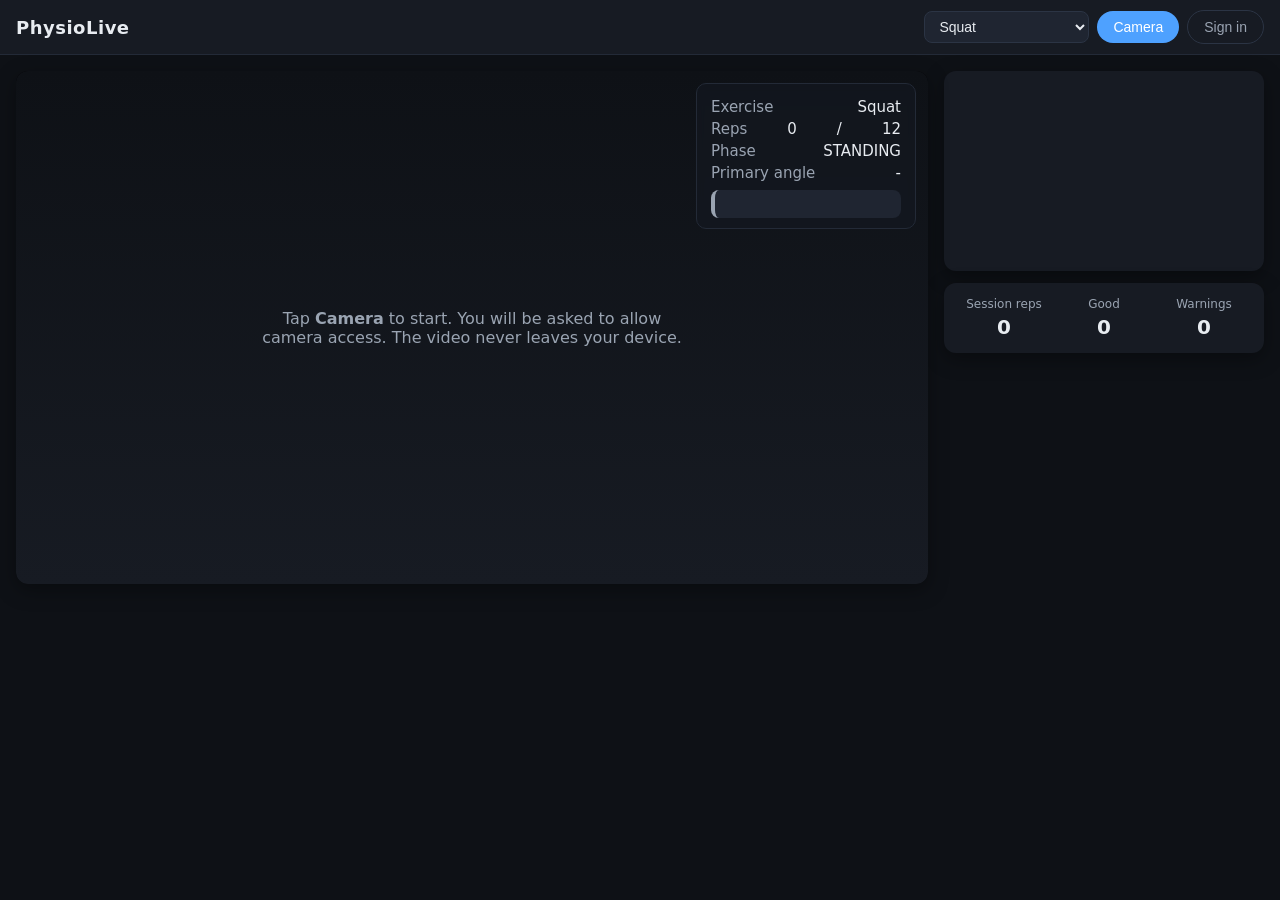
==== webapp/index.html @ 6c258f31 "Web app skeleton for GitHub Pages (client-side pose + optional VM coach) Publishes at https://orarr2" ====
<!doctype html>
<html lang="en">
<head>
  <meta charset="utf-8">
  <meta name="viewport" content="width=device-width,initial-scale=1,viewport-fit=cover">
  <meta name="theme-color" content="#0e1116">
  <title>PhysioLive</title>
  <link rel="stylesheet" href="assets/style.css">
</head>
<body>
  <header class="topbar">
    <div class="brand">PhysioLive</div>
    <div class="header-actions">
      <select id="exercise-select" class="exercise-select">
        <option value="squat">Squat</option>
        <option value="lunge">Forward Lunge</option>
        <option value="glute_bridge">Glute Bridge</option>
        <option value="leg_raise">Straight Leg Raise</option>
        <option value="shoulder_abduction">Shoulder Abduction</option>
      </select>
      <button id="camera-btn" class="btn">Camera</button>
      <button id="signin-btn" class="btn ghost">Sign in</button>
    </div>
  </header>

  <main>
    <section class="stage" id="stage">
      <video id="cam" playsinline autoplay muted></video>
      <canvas id="overlay"></canvas>
      <div class="hud">
        <div class="hud-line"><span class="hud-key">Exercise</span>
          <span id="exercise-name">Squat</span></div>
        <div class="hud-line"><span class="hud-key">Reps</span>
          <span id="rep-count">0</span> /
          <span id="rep-goal">-</span></div>
        <div class="hud-line"><span class="hud-key">Phase</span>
          <span id="rep-state">Idle</span></div>
        <div class="hud-line"><span class="hud-key">Primary angle</span>
          <span id="primary-angle">-</span></div>
        <div class="verdict" id="verdict"></div>
      </div>
      <div class="placeholder" id="placeholder">
        <p>Tap <b>Camera</b> to start. You will be asked to allow camera
          access. The video never leaves your device.</p>
      </div>
    </section>

    <section class="side-panel">
      <div class="feedback-log" id="feedback-log"></div>
      <div class="session-stats" id="session-stats">
        <div class="stat"><span class="k">Session reps</span>
          <span class="v" id="stat-reps">0</span></div>
        <div class="stat"><span class="k">Good</span>
          <span class="v" id="stat-good">0</span></div>
        <div class="stat"><span class="k">Warnings</span>
          <span class="v" id="stat-warn">0</span></div>
      </div>
    </section>
  </main>

  <div id="signin-modal" class="modal hidden" aria-hidden="true">
    <div class="modal-body">
      <h2>Sign in</h2>
      <p>Sign in with Google to sync your session history across devices.
        Skip to keep everything private on this device only.</p>
      <div id="google-signin-button"></div>
      <button id="signin-skip" class="btn ghost">Skip for now</button>
    </div>
  </div>

  <script type="module" src="assets/app.js"></script>
</body>
</html>
---- webapp/assets/style.css ----
:root {
  --bg: #0e1116;
  --panel: #171b23;
  --panel-2: #1f2531;
  --text: #e8ecf1;
  --muted: #9aa4b2;
  --accent: #4ea1ff;
  --good: #47c76a;
  --warn: #f5a524;
  --bad: #ef4444;
  --shadow: 0 6px 20px rgba(0, 0, 0, 0.35);
  --radius: 12px;
}

* { box-sizing: border-box; }

html, body {
  margin: 0;
  padding: 0;
  background: var(--bg);
  color: var(--text);
  font-family: system-ui, -apple-system, "Segoe UI", Roboto, sans-serif;
  min-height: 100vh;
}

.topbar {
  display: flex;
  align-items: center;
  gap: 12px;
  padding: 10px 16px;
  background: var(--panel);
  border-bottom: 1px solid #232a37;
  position: sticky;
  top: 0;
  z-index: 10;
}
.brand {
  font-weight: 700;
  font-size: 18px;
  letter-spacing: 0.5px;
  margin-right: auto;
}
.header-actions {
  display: flex;
  gap: 8px;
  align-items: center;
}
.exercise-select {
  background: var(--panel-2);
  color: var(--text);
  border: 1px solid #2b3444;
  padding: 6px 10px;
  border-radius: 8px;
  font-size: 14px;
}
.btn {
  background: var(--accent);
  color: white;
  border: none;
  border-radius: 999px;
  padding: 8px 16px;
  font-size: 14px;
  font-weight: 500;
  cursor: pointer;
}
.btn.ghost {
  background: transparent;
  color: var(--muted);
  border: 1px solid #2b3444;
}
.btn:disabled { opacity: 0.5; cursor: not-allowed; }

main {
  padding: 16px;
  display: grid;
  gap: 16px;
  grid-template-columns: minmax(0, 1fr) 320px;
  min-height: calc(100vh - 60px);
}
@media (max-width: 900px) {
  main { grid-template-columns: 1fr; }
}

.stage {
  position: relative;
  border-radius: var(--radius);
  overflow: hidden;
  background: #000;
  box-shadow: var(--shadow);
  aspect-ratio: 16 / 9;
  min-height: 320px;
}
.stage video, .stage canvas {
  position: absolute;
  inset: 0;
  width: 100%;
  height: 100%;
  object-fit: cover;
}
.stage canvas {
  pointer-events: none;
}
.placeholder {
  position: absolute;
  inset: 0;
  display: flex;
  align-items: center;
  justify-content: center;
  padding: 24px;
  text-align: center;
  color: var(--muted);
  background: linear-gradient(180deg, #0e1116 0%, #171b23 100%);
}
.placeholder p { max-width: 420px; }
.stage.active .placeholder { display: none; }

.hud {
  position: absolute;
  right: 12px;
  top: 12px;
  background: rgba(20, 24, 32, 0.72);
  border: 1px solid #232a37;
  padding: 10px 14px;
  border-radius: 10px;
  min-width: 220px;
  backdrop-filter: blur(4px);
  z-index: 2;
}
.hud-line {
  display: flex;
  justify-content: space-between;
  gap: 12px;
  font-size: 15px;
  margin: 4px 0;
}
.hud-key { color: var(--muted); }
.verdict {
  margin-top: 8px;
  padding: 6px 10px;
  border-radius: 8px;
  font-size: 14px;
  min-height: 28px;
  background: var(--panel-2);
  border-left: 4px solid var(--muted);
}
.verdict.good { border-color: var(--good); }
.verdict.warn { border-color: var(--warn); }
.verdict.bad  { border-color: var(--bad); }

.side-panel {
  display: flex;
  flex-direction: column;
  gap: 12px;
}
.feedback-log {
  background: var(--panel);
  border-radius: var(--radius);
  padding: 10px 14px;
  min-height: 200px;
  font-size: 14px;
  color: var(--muted);
  box-shadow: var(--shadow);
  max-height: 60vh;
  overflow-y: auto;
}
.feedback-log .msg {
  padding: 6px 0;
  border-bottom: 1px dashed #232a37;
}
.feedback-log .msg:last-child { border-bottom: none; }
.feedback-log .source {
  display: inline-block;
  margin-left: 8px;
  font-size: 12px;
  color: var(--accent);
  text-decoration: none;
}
.session-stats {
  background: var(--panel);
  border-radius: var(--radius);
  padding: 14px;
  display: grid;
  grid-template-columns: repeat(3, 1fr);
  gap: 8px;
  box-shadow: var(--shadow);
}
.session-stats .stat { text-align: center; }
.session-stats .k { display: block; font-size: 12px; color: var(--muted); }
.session-stats .v { display: block; font-size: 20px; font-weight: 600; margin-top: 4px; }

.modal {
  position: fixed;
  inset: 0;
  background: rgba(0, 0, 0, 0.6);
  display: flex;
  align-items: center;
  justify-content: center;
  z-index: 20;
}
.modal.hidden { display: none; }
.modal-body {
  background: var(--panel);
  border-radius: var(--radius);
  padding: 24px;
  max-width: 400px;
  width: 90%;
  box-shadow: var(--shadow);
}
.modal-body h2 { margin-top: 0; }
.modal-body p { color: var(--muted); font-size: 14px; }
.modal-body button { margin-top: 12px; }
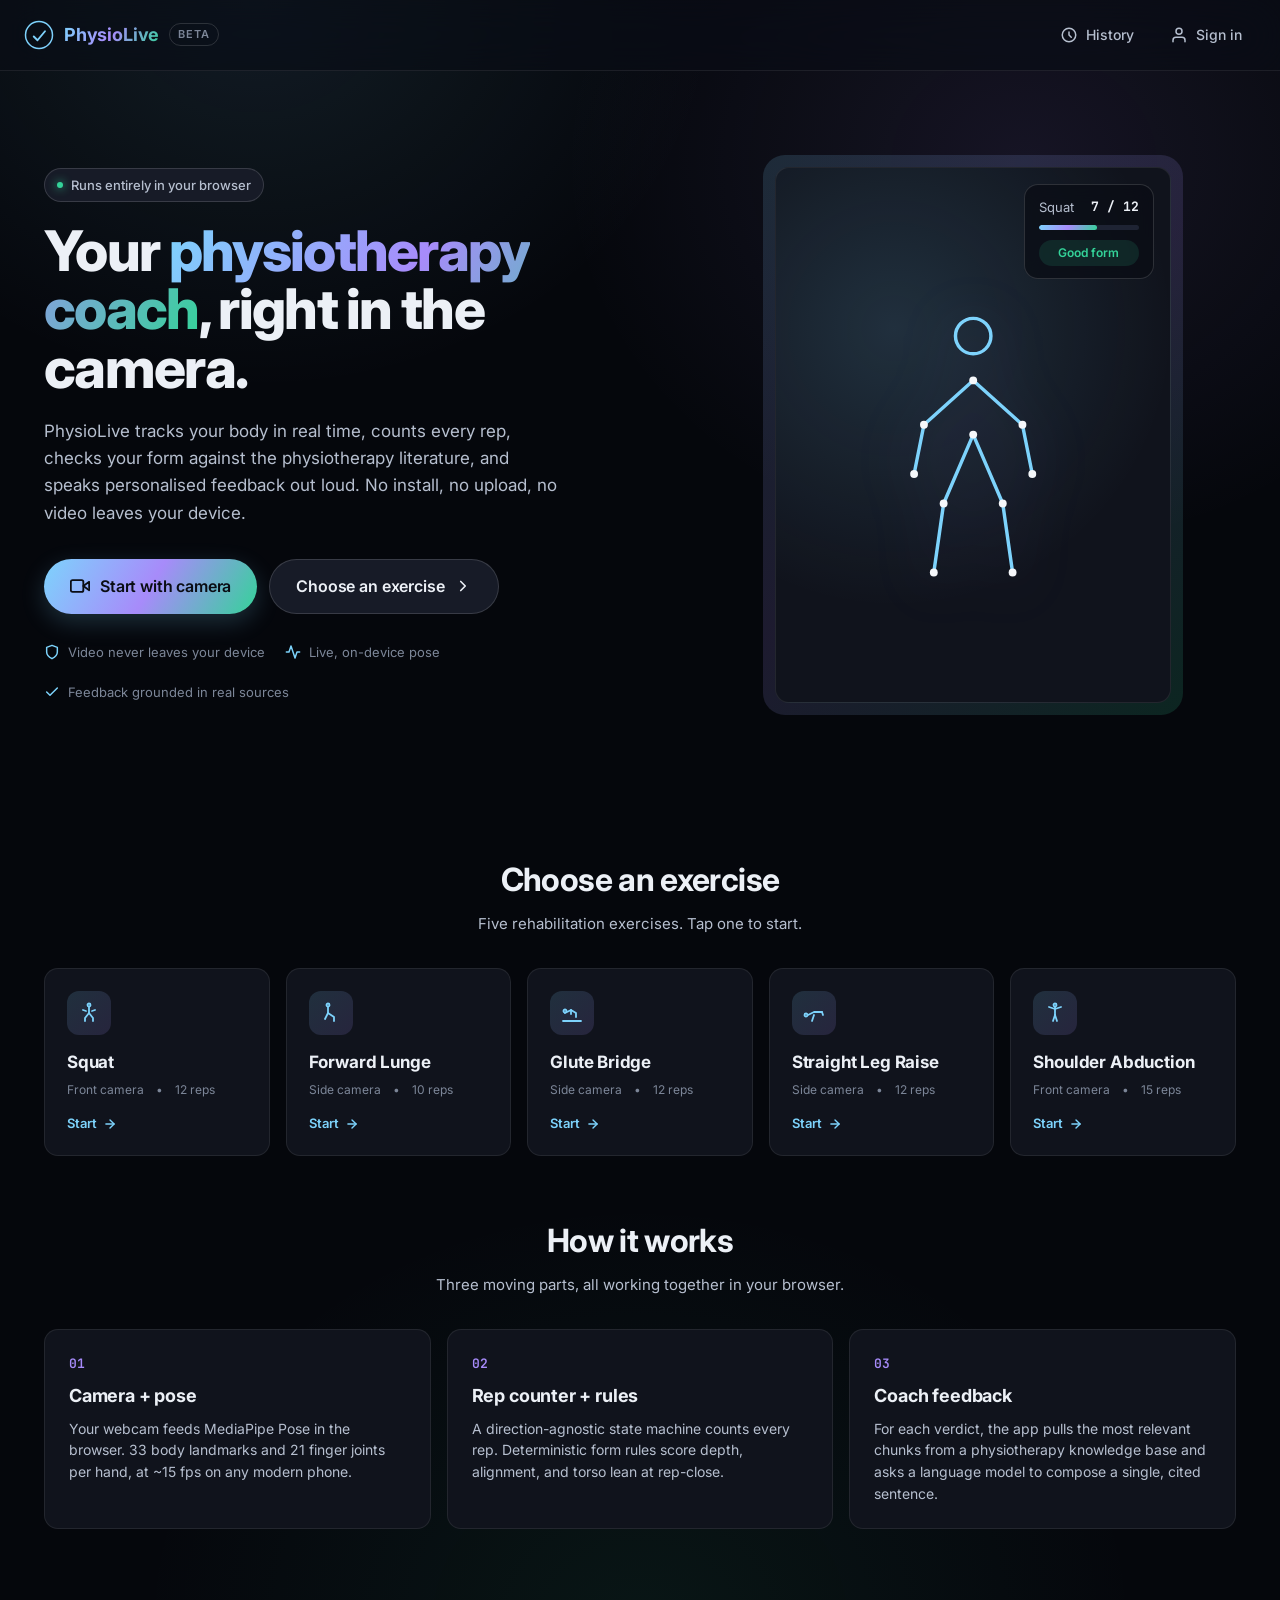
==== commit c0ede69d: "Web app: polished landing, live and summary UI Complete rewrite of the browser experience around thr" ====
--- a/webapp/index.html
+++ b/webapp/index.html
@@ -3,70 +3,327 @@
 <head>
   <meta charset="utf-8">
   <meta name="viewport" content="width=device-width,initial-scale=1,viewport-fit=cover">
-  <meta name="theme-color" content="#0e1116">
-  <title>PhysioLive</title>
+  <meta name="theme-color" content="#0a0d14">
+  <meta name="description" content="Real-time physiotherapy coach that runs in your browser. Camera and pose stay on your device.">
+  <title>PhysioLive - AI physiotherapy coach</title>
+  <link rel="preconnect" href="https://fonts.googleapis.com">
+  <link rel="preconnect" href="https://fonts.gstatic.com" crossorigin>
+  <link href="https://fonts.googleapis.com/css2?family=Inter:wght@400;500;600;700;800&family=JetBrains+Mono:wght@400;500&display=swap" rel="stylesheet">
   <link rel="stylesheet" href="assets/style.css">
 </head>
-<body>
-  <header class="topbar">
-    <div class="brand">PhysioLive</div>
-    <div class="header-actions">
-      <select id="exercise-select" class="exercise-select">
-        <option value="squat">Squat</option>
-        <option value="lunge">Forward Lunge</option>
-        <option value="glute_bridge">Glute Bridge</option>
-        <option value="leg_raise">Straight Leg Raise</option>
-        <option value="shoulder_abduction">Shoulder Abduction</option>
-      </select>
-      <button id="camera-btn" class="btn">Camera</button>
-      <button id="signin-btn" class="btn ghost">Sign in</button>
+<body data-view="landing">
+
+  <!-- ========================= NAV ========================= -->
+  <header class="nav">
+    <div class="nav-brand">
+      <svg class="brand-mark" viewBox="0 0 40 40" fill="none" aria-hidden="true">
+        <circle cx="20" cy="20" r="18" stroke="url(#brandStroke)" stroke-width="2"/>
+        <path d="M13 22 L18 27 L28 15" stroke="url(#brandStroke)" stroke-width="2.5" stroke-linecap="round" stroke-linejoin="round"/>
+        <defs>
+          <linearGradient id="brandStroke" x1="0" y1="0" x2="40" y2="40">
+            <stop offset="0" stop-color="#7dd3fc"/>
+            <stop offset="0.5" stop-color="#a78bfa"/>
+            <stop offset="1" stop-color="#34d399"/>
+          </linearGradient>
+        </defs>
+      </svg>
+      <span class="brand-text">PhysioLive</span>
+      <span class="brand-tag">beta</span>
     </div>
+    <nav class="nav-actions">
+      <button class="nav-btn nav-btn--ghost" id="nav-history" title="Session history">
+        <svg width="18" height="18" viewBox="0 0 24 24" fill="none" stroke="currentColor" stroke-width="2" stroke-linecap="round" stroke-linejoin="round"><path d="M12 8v4l3 3"/><circle cx="12" cy="12" r="9"/></svg>
+        <span>History</span>
+      </button>
+      <button class="nav-btn nav-btn--ghost" id="nav-signin" title="Sign in with Google">
+        <svg width="18" height="18" viewBox="0 0 24 24" fill="none" stroke="currentColor" stroke-width="2" stroke-linecap="round" stroke-linejoin="round"><path d="M20 21v-2a4 4 0 0 0-4-4H8a4 4 0 0 0-4 4v2"/><circle cx="12" cy="7" r="4"/></svg>
+        <span id="signin-label">Sign in</span>
+      </button>
+    </nav>
   </header>
 
-  <main>
-    <section class="stage" id="stage">
+  <!-- ========================= LANDING ========================= -->
+  <main class="landing" id="view-landing">
+    <section class="hero">
+      <div class="hero-copy">
+        <div class="hero-badge">
+          <span class="hero-dot"></span>
+          Runs entirely in your browser
+        </div>
+        <h1 class="hero-title">
+          Your <span class="hero-grad">physiotherapy coach</span>,
+          right in the camera.
+        </h1>
+        <p class="hero-sub">
+          PhysioLive tracks your body in real time, counts every rep, checks
+          your form against the physiotherapy literature, and speaks
+          personalised feedback out loud. No install, no upload, no video
+          leaves your device.
+        </p>
+        <div class="hero-cta">
+          <button class="btn btn--primary btn--lg" id="start-btn">
+            <svg width="20" height="20" viewBox="0 0 24 24" fill="none" stroke="currentColor" stroke-width="2.2" stroke-linecap="round" stroke-linejoin="round"><path d="M23 7l-7 5 7 5V7z"/><rect x="1" y="5" width="15" height="14" rx="2" ry="2"/></svg>
+            Start with camera
+          </button>
+          <a class="btn btn--ghost btn--lg" href="#exercises">
+            Choose an exercise
+            <svg width="18" height="18" viewBox="0 0 24 24" fill="none" stroke="currentColor" stroke-width="2.2" stroke-linecap="round" stroke-linejoin="round"><path d="M9 18l6-6-6-6"/></svg>
+          </a>
+        </div>
+        <div class="hero-trust">
+          <div class="trust-item">
+            <svg width="16" height="16" viewBox="0 0 24 24" fill="none" stroke="currentColor" stroke-width="2.2" stroke-linecap="round" stroke-linejoin="round"><path d="M12 22s8-4 8-10V5l-8-3-8 3v7c0 6 8 10 8 10z"/></svg>
+            <span>Video never leaves your device</span>
+          </div>
+          <div class="trust-item">
+            <svg width="16" height="16" viewBox="0 0 24 24" fill="none" stroke="currentColor" stroke-width="2.2" stroke-linecap="round" stroke-linejoin="round"><path d="M22 12h-4l-3 9L9 3l-3 9H2"/></svg>
+            <span>Live, on-device pose</span>
+          </div>
+          <div class="trust-item">
+            <svg width="16" height="16" viewBox="0 0 24 24" fill="none" stroke="currentColor" stroke-width="2.2" stroke-linecap="round" stroke-linejoin="round"><path d="M20 6L9 17l-5-5"/></svg>
+            <span>Feedback grounded in real sources</span>
+          </div>
+        </div>
+      </div>
+      <div class="hero-visual">
+        <div class="hero-frame">
+          <div class="hero-frame-inner">
+            <div class="hero-skeleton" aria-hidden="true">
+              <svg viewBox="0 0 240 320" fill="none" stroke-linecap="round" stroke-linejoin="round">
+                <g class="skeleton-body" stroke="url(#skStroke)" stroke-width="3.5">
+                  <circle cx="120" cy="60" r="18" />
+                  <line x1="120" y1="78" x2="120" y2="160" />
+                  <line x1="120" y1="105" x2="70" y2="150" />
+                  <line x1="70" y1="150" x2="60" y2="200" />
+                  <line x1="120" y1="105" x2="170" y2="150" />
+                  <line x1="170" y1="150" x2="180" y2="200" />
+                  <line x1="120" y1="160" x2="90" y2="230" />
+                  <line x1="90" y1="230" x2="80" y2="300" />
+                  <line x1="120" y1="160" x2="150" y2="230" />
+                  <line x1="150" y1="230" x2="160" y2="300" />
+                </g>
+                <g class="skeleton-joints" fill="#f5f7fa">
+                  <circle cx="120" cy="105" r="4"/>
+                  <circle cx="70" cy="150" r="4"/>
+                  <circle cx="170" cy="150" r="4"/>
+                  <circle cx="60" cy="200" r="4"/>
+                  <circle cx="180" cy="200" r="4"/>
+                  <circle cx="120" cy="160" r="4"/>
+                  <circle cx="90" cy="230" r="4"/>
+                  <circle cx="150" cy="230" r="4"/>
+                  <circle cx="80" cy="300" r="4"/>
+                  <circle cx="160" cy="300" r="4"/>
+                </g>
+                <defs>
+                  <linearGradient id="skStroke" x1="0" y1="0" x2="240" y2="320">
+                    <stop offset="0" stop-color="#7dd3fc"/>
+                    <stop offset="0.5" stop-color="#a78bfa"/>
+                    <stop offset="1" stop-color="#34d399"/>
+                  </linearGradient>
+                </defs>
+              </svg>
+            </div>
+            <div class="hero-hud">
+              <div class="hero-hud-row"><span>Squat</span><span class="hero-hud-val">7 / 12</span></div>
+              <div class="hero-hud-bar">
+                <div class="hero-hud-fill" style="width: 58%"></div>
+              </div>
+              <div class="hero-hud-pill hero-hud-pill--good">Good form</div>
+            </div>
+          </div>
+        </div>
+      </div>
+    </section>
+
+    <section class="exercises" id="exercises">
+      <div class="section-head">
+        <h2>Choose an exercise</h2>
+        <p>Five rehabilitation exercises. Tap one to start.</p>
+      </div>
+      <div class="exercise-grid" id="exercise-grid">
+        <!-- populated by app.js -->
+      </div>
+    </section>
+
+    <section class="how">
+      <div class="section-head">
+        <h2>How it works</h2>
+        <p>Three moving parts, all working together in your browser.</p>
+      </div>
+      <div class="how-grid">
+        <div class="how-card">
+          <div class="how-num">01</div>
+          <h3>Camera + pose</h3>
+          <p>Your webcam feeds MediaPipe Pose in the browser. 33 body landmarks and 21 finger joints per hand, at ~15 fps on any modern phone.</p>
+        </div>
+        <div class="how-card">
+          <div class="how-num">02</div>
+          <h3>Rep counter + rules</h3>
+          <p>A direction-agnostic state machine counts every rep. Deterministic form rules score depth, alignment, and torso lean at rep-close.</p>
+        </div>
+        <div class="how-card">
+          <div class="how-num">03</div>
+          <h3>Coach feedback</h3>
+          <p>For each verdict, the app pulls the most relevant chunks from a physiotherapy knowledge base and asks a language model to compose a single, cited sentence.</p>
+        </div>
+      </div>
+    </section>
+  </main>
+
+  <!-- ========================= LIVE ========================= -->
+  <main class="live" id="view-live" hidden>
+    <div class="live-stage">
       <video id="cam" playsinline autoplay muted></video>
       <canvas id="overlay"></canvas>
-      <div class="hud">
-        <div class="hud-line"><span class="hud-key">Exercise</span>
-          <span id="exercise-name">Squat</span></div>
-        <div class="hud-line"><span class="hud-key">Reps</span>
-          <span id="rep-count">0</span> /
-          <span id="rep-goal">-</span></div>
-        <div class="hud-line"><span class="hud-key">Phase</span>
-          <span id="rep-state">Idle</span></div>
-        <div class="hud-line"><span class="hud-key">Primary angle</span>
-          <span id="primary-angle">-</span></div>
-        <div class="verdict" id="verdict"></div>
-      </div>
-      <div class="placeholder" id="placeholder">
-        <p>Tap <b>Camera</b> to start. You will be asked to allow camera
-          access. The video never leaves your device.</p>
-      </div>
-    </section>
-
-    <section class="side-panel">
-      <div class="feedback-log" id="feedback-log"></div>
-      <div class="session-stats" id="session-stats">
-        <div class="stat"><span class="k">Session reps</span>
-          <span class="v" id="stat-reps">0</span></div>
-        <div class="stat"><span class="k">Good</span>
-          <span class="v" id="stat-good">0</span></div>
-        <div class="stat"><span class="k">Warnings</span>
-          <span class="v" id="stat-warn">0</span></div>
-      </div>
-    </section>
+
+      <!-- Top-left: exercise + stop -->
+      <div class="live-topbar">
+        <button class="live-back" id="stop-btn" title="End session">
+          <svg width="18" height="18" viewBox="0 0 24 24" fill="none" stroke="currentColor" stroke-width="2.4" stroke-linecap="round" stroke-linejoin="round"><path d="M15 18l-6-6 6-6"/></svg>
+          <span>End</span>
+        </button>
+        <div class="live-title">
+          <div class="live-title-name" id="live-exercise-name">Squat</div>
+          <div class="live-title-meta">
+            <span class="live-title-tag" id="live-provider">Live</span>
+            <span class="live-title-sep">•</span>
+            <span id="live-fps">~15 fps</span>
+          </div>
+        </div>
+      </div>
+
+      <!-- Top-right: HUD -->
+      <div class="live-hud">
+        <div class="hud-metric">
+          <div class="hud-metric-label">Phase</div>
+          <div class="hud-metric-value" id="hud-phase">STANDING</div>
+        </div>
+        <div class="hud-metric">
+          <div class="hud-metric-label" id="hud-angle-label">Knee angle</div>
+          <div class="hud-metric-value" id="hud-angle">--</div>
+        </div>
+        <div class="hud-ring">
+          <svg viewBox="0 0 100 100" class="ring">
+            <circle cx="50" cy="50" r="42" class="ring-track"/>
+            <circle cx="50" cy="50" r="42" class="ring-fill" id="ring-fill"/>
+          </svg>
+          <div class="hud-ring-center">
+            <div class="hud-ring-count" id="hud-reps">0</div>
+            <div class="hud-ring-goal">of <span id="hud-goal">12</span></div>
+          </div>
+        </div>
+      </div>
+
+      <!-- Bottom: coach message + tiny stats row -->
+      <div class="live-bottom">
+        <div class="coach-banner" id="coach-banner" data-level="idle">
+          <div class="coach-banner-icon">
+            <svg width="20" height="20" viewBox="0 0 24 24" fill="none" stroke="currentColor" stroke-width="2.2" stroke-linecap="round" stroke-linejoin="round"><path d="M21 15a2 2 0 0 1-2 2H7l-4 4V5a2 2 0 0 1 2-2h14a2 2 0 0 1 2 2z"/></svg>
+          </div>
+          <div class="coach-banner-body">
+            <div class="coach-banner-text" id="coach-text">Tap start on any exercise to begin. Your camera never leaves this device.</div>
+            <a class="coach-banner-source" id="coach-source" href="#" target="_blank" rel="noopener" hidden>view source</a>
+          </div>
+        </div>
+        <div class="live-mini">
+          <div class="mini-stat">
+            <div class="mini-stat-value" id="mini-good">0</div>
+            <div class="mini-stat-label">Good</div>
+          </div>
+          <div class="mini-stat">
+            <div class="mini-stat-value" id="mini-warn">0</div>
+            <div class="mini-stat-label">Cues</div>
+          </div>
+          <div class="mini-stat">
+            <div class="mini-stat-value" id="mini-elapsed">0:00</div>
+            <div class="mini-stat-label">Time</div>
+          </div>
+        </div>
+      </div>
+
+      <div class="live-loading" id="live-loading">
+        <div class="loading-spinner"></div>
+        <div class="loading-text">Warming up the pose engine...</div>
+      </div>
+    </div>
+
+    <aside class="live-side">
+      <div class="side-head">
+        <h3>Feedback</h3>
+        <span class="side-head-tag" id="feedback-count">0</span>
+      </div>
+      <div class="feedback-log" id="feedback-log">
+        <div class="feedback-empty">
+          Coach messages will show up here.
+        </div>
+      </div>
+    </aside>
   </main>
 
-  <div id="signin-modal" class="modal hidden" aria-hidden="true">
+  <!-- ========================= SUMMARY ========================= -->
+  <main class="summary" id="view-summary" hidden>
+    <section class="summary-hero">
+      <div class="summary-hero-copy">
+        <div class="summary-hero-tag">Session complete</div>
+        <h1 id="summary-title">Nice work.</h1>
+        <p id="summary-sub">Here is how the session went.</p>
+        <div class="summary-actions">
+          <button class="btn btn--primary" id="summary-again">
+            <svg width="18" height="18" viewBox="0 0 24 24" fill="none" stroke="currentColor" stroke-width="2.2" stroke-linecap="round" stroke-linejoin="round"><path d="M23 4v6h-6"/><path d="M20.49 15A9 9 0 1 1 18.36 5.64L23 10"/></svg>
+            Do another
+          </button>
+          <button class="btn btn--ghost" id="summary-home">Back to menu</button>
+        </div>
+      </div>
+      <div class="summary-hero-chart" id="summary-chart-wrap">
+        <canvas id="summary-chart" width="480" height="200"></canvas>
+      </div>
+    </section>
+
+    <section class="summary-stats" id="summary-stats"></section>
+
+    <section class="summary-history">
+      <h2>Reps</h2>
+      <div class="rep-table-wrap">
+        <table class="rep-table" id="summary-rep-table">
+          <thead>
+            <tr>
+              <th>#</th>
+              <th>Primary min</th>
+              <th>Verdict</th>
+              <th>Message</th>
+            </tr>
+          </thead>
+          <tbody id="summary-rep-tbody"></tbody>
+        </table>
+      </div>
+    </section>
+  </main>
+
+  <!-- ========================= HISTORY DRAWER ========================= -->
+  <aside class="drawer" id="history-drawer" hidden>
+    <div class="drawer-head">
+      <h2>Past sessions</h2>
+      <button class="drawer-close" id="history-close" aria-label="Close">
+        <svg width="20" height="20" viewBox="0 0 24 24" fill="none" stroke="currentColor" stroke-width="2.2" stroke-linecap="round" stroke-linejoin="round"><path d="M18 6L6 18"/><path d="M6 6l12 12"/></svg>
+      </button>
+    </div>
+    <div class="drawer-body" id="history-list"></div>
+  </aside>
+
+  <!-- ========================= SIGN-IN MODAL ========================= -->
+  <div class="modal" id="signin-modal" hidden>
     <div class="modal-body">
       <h2>Sign in</h2>
-      <p>Sign in with Google to sync your session history across devices.
-        Skip to keep everything private on this device only.</p>
-      <div id="google-signin-button"></div>
-      <button id="signin-skip" class="btn ghost">Skip for now</button>
+      <p>Sign in with Google to sync sessions across devices. Skip to keep everything on this device only.</p>
+      <div id="google-signin-button" class="google-btn-holder"></div>
+      <button class="btn btn--ghost btn--sm" id="signin-skip">Continue as guest</button>
     </div>
+    <div class="modal-backdrop" id="signin-backdrop"></div>
   </div>
+
+  <!-- ========================= TOAST ========================= -->
+  <div class="toast" id="toast" hidden></div>
 
   <script type="module" src="assets/app.js"></script>
 </body>
--- a/webapp/assets/style.css
+++ b/webapp/assets/style.css
@@ -1,15 +1,48 @@
+/* ============================================================
+ * PhysioLive - modern dark UI
+ * Design tokens, then layout, then components. Nothing else.
+ * ============================================================ */
+
 :root {
-  --bg: #0e1116;
-  --panel: #171b23;
-  --panel-2: #1f2531;
-  --text: #e8ecf1;
-  --muted: #9aa4b2;
-  --accent: #4ea1ff;
-  --good: #47c76a;
-  --warn: #f5a524;
-  --bad: #ef4444;
-  --shadow: 0 6px 20px rgba(0, 0, 0, 0.35);
-  --radius: 12px;
+  /* Surface palette (deep, cool) */
+  --bg-0: #05070c;
+  --bg-1: #0a0d14;
+  --bg-2: #10131c;
+  --bg-3: #171b27;
+  --bg-4: #1e2333;
+  --line: rgba(255, 255, 255, 0.08);
+  --line-2: rgba(255, 255, 255, 0.14);
+
+  /* Text */
+  --text: #ecf0f6;
+  --text-mid: #b6bfcf;
+  --text-dim: #7c8698;
+  --text-fade: #4b5568;
+
+  /* Brand gradient */
+  --brand-1: #7dd3fc;   /* sky */
+  --brand-2: #a78bfa;   /* violet */
+  --brand-3: #34d399;   /* mint */
+  --brand-grad: linear-gradient(120deg, var(--brand-1), var(--brand-2) 50%, var(--brand-3));
+
+  /* Verdict palette */
+  --good: #34d399;
+  --good-soft: rgba(52, 211, 153, 0.12);
+  --warn: #fbbf24;
+  --warn-soft: rgba(251, 191, 36, 0.14);
+  --bad: #f87171;
+  --bad-soft: rgba(248, 113, 113, 0.14);
+
+  /* Effects */
+  --radius-sm: 8px;
+  --radius: 14px;
+  --radius-lg: 22px;
+  --shadow-lg: 0 30px 80px rgba(0, 0, 0, 0.4);
+  --shadow-md: 0 10px 30px rgba(0, 0, 0, 0.35);
+
+  /* Fonts */
+  --font: "Inter", system-ui, -apple-system, "Segoe UI", Roboto, sans-serif;
+  --font-mono: "JetBrains Mono", ui-monospace, "SF Mono", Menlo, monospace;
 }
 
 * { box-sizing: border-box; }
@@ -17,195 +50,961 @@
 html, body {
   margin: 0;
   padding: 0;
-  background: var(--bg);
+  background: var(--bg-0);
   color: var(--text);
-  font-family: system-ui, -apple-system, "Segoe UI", Roboto, sans-serif;
+  font-family: var(--font);
+  font-size: 15px;
+  line-height: 1.55;
   min-height: 100vh;
-}
-
-.topbar {
-  display: flex;
-  align-items: center;
-  gap: 12px;
-  padding: 10px 16px;
-  background: var(--panel);
-  border-bottom: 1px solid #232a37;
+  -webkit-font-smoothing: antialiased;
+  -moz-osx-font-smoothing: grayscale;
+  overflow-x: hidden;
+}
+
+body {
+  background:
+    radial-gradient(ellipse 60% 40% at 20% 0%, rgba(125, 211, 252, 0.10), transparent 60%),
+    radial-gradient(ellipse 60% 40% at 80% 10%, rgba(167, 139, 250, 0.10), transparent 60%),
+    radial-gradient(ellipse 60% 40% at 50% 100%, rgba(52, 211, 153, 0.07), transparent 65%),
+    var(--bg-0);
+}
+
+button, input, select, textarea { font: inherit; color: inherit; }
+button { cursor: pointer; border: none; background: transparent; }
+a { color: inherit; text-decoration: none; }
+[hidden] { display: none !important; }
+
+/* ============================================================ NAV */
+.nav {
   position: sticky;
   top: 0;
-  z-index: 10;
-}
-.brand {
+  z-index: 40;
+  display: flex;
+  align-items: center;
+  justify-content: space-between;
+  gap: 16px;
+  padding: 16px 24px;
+  backdrop-filter: blur(20px) saturate(1.4);
+  background: rgba(10, 13, 20, 0.65);
+  border-bottom: 1px solid var(--line);
+}
+
+.nav-brand {
+  display: flex;
+  align-items: center;
+  gap: 10px;
+}
+.brand-mark { width: 30px; height: 30px; }
+.brand-text {
   font-weight: 700;
   font-size: 18px;
-  letter-spacing: 0.5px;
-  margin-right: auto;
-}
-.header-actions {
-  display: flex;
+  letter-spacing: -0.01em;
+  background: var(--brand-grad);
+  -webkit-background-clip: text;
+  background-clip: text;
+  color: transparent;
+}
+.brand-tag {
+  padding: 2px 8px;
+  border: 1px solid var(--line-2);
+  border-radius: 999px;
+  font-size: 11px;
+  font-weight: 600;
+  color: var(--text-dim);
+  text-transform: uppercase;
+  letter-spacing: 0.08em;
+}
+
+.nav-actions { display: flex; gap: 8px; }
+.nav-btn {
+  display: inline-flex;
+  align-items: center;
   gap: 8px;
-  align-items: center;
-}
-.exercise-select {
-  background: var(--panel-2);
-  color: var(--text);
-  border: 1px solid #2b3444;
-  padding: 6px 10px;
-  border-radius: 8px;
-  font-size: 14px;
-}
-.btn {
-  background: var(--accent);
-  color: white;
-  border: none;
+  padding: 8px 14px;
   border-radius: 999px;
-  padding: 8px 16px;
   font-size: 14px;
   font-weight: 500;
+  color: var(--text-mid);
+  transition: all 0.15s ease;
+}
+.nav-btn:hover { color: var(--text); background: var(--bg-3); }
+.nav-btn--ghost { background: transparent; }
+
+/* ============================================================ BUTTONS */
+.btn {
+  display: inline-flex;
+  align-items: center;
+  gap: 10px;
+  padding: 11px 20px;
+  border-radius: 999px;
+  font-size: 15px;
+  font-weight: 600;
+  letter-spacing: -0.01em;
+  transition: transform 0.15s ease, box-shadow 0.2s ease, background 0.2s ease;
+  white-space: nowrap;
+}
+.btn--primary {
+  background: var(--brand-grad);
+  color: #0a0d14;
+  box-shadow: 0 8px 24px rgba(125, 211, 252, 0.2);
+}
+.btn--primary:hover {
+  transform: translateY(-1px);
+  box-shadow: 0 12px 32px rgba(125, 211, 252, 0.3);
+}
+.btn--ghost {
+  background: var(--bg-3);
+  color: var(--text);
+  border: 1px solid var(--line-2);
+}
+.btn--ghost:hover { background: var(--bg-4); }
+.btn--lg { padding: 14px 26px; font-size: 16px; }
+.btn--sm { padding: 8px 14px; font-size: 13px; }
+
+/* ============================================================ LANDING - HERO */
+.landing { padding: 24px 24px 96px; max-width: 1240px; margin: 0 auto; }
+
+.hero {
+  display: grid;
+  grid-template-columns: 1.15fr 1fr;
+  gap: 60px;
+  align-items: center;
+  padding: 60px 0 80px;
+}
+@media (max-width: 900px) {
+  .hero { grid-template-columns: 1fr; gap: 40px; padding: 40px 0; }
+}
+
+.hero-badge {
+  display: inline-flex;
+  align-items: center;
+  gap: 8px;
+  padding: 6px 12px;
+  border-radius: 999px;
+  background: var(--bg-3);
+  border: 1px solid var(--line-2);
+  font-size: 13px;
+  font-weight: 500;
+  color: var(--text-mid);
+  margin-bottom: 20px;
+}
+.hero-dot {
+  width: 6px; height: 6px; border-radius: 50%;
+  background: var(--good);
+  box-shadow: 0 0 10px var(--good);
+  animation: pulse 2s ease-in-out infinite;
+}
+@keyframes pulse {
+  0%, 100% { opacity: 1; }
+  50% { opacity: 0.4; }
+}
+
+.hero-title {
+  font-size: clamp(36px, 5vw, 56px);
+  line-height: 1.05;
+  font-weight: 800;
+  letter-spacing: -0.03em;
+  margin: 0 0 20px;
+}
+.hero-grad {
+  background: var(--brand-grad);
+  -webkit-background-clip: text;
+  background-clip: text;
+  color: transparent;
+}
+.hero-sub {
+  font-size: 17px;
+  line-height: 1.6;
+  color: var(--text-mid);
+  margin: 0 0 32px;
+  max-width: 520px;
+}
+.hero-cta { display: flex; gap: 12px; flex-wrap: wrap; margin-bottom: 28px; }
+
+.hero-trust {
+  display: flex;
+  flex-wrap: wrap;
+  gap: 20px;
+  color: var(--text-dim);
+  font-size: 13px;
+}
+.trust-item { display: inline-flex; align-items: center; gap: 8px; }
+.trust-item svg { color: var(--brand-1); }
+
+/* Hero visual (skeleton preview) */
+.hero-visual {
+  position: relative;
+  display: flex;
+  justify-content: center;
+}
+.hero-frame {
+  position: relative;
+  width: 100%;
+  max-width: 420px;
+  aspect-ratio: 3 / 4;
+  border-radius: var(--radius-lg);
+  padding: 12px;
+  background: linear-gradient(135deg,
+    rgba(125, 211, 252, 0.15),
+    rgba(167, 139, 250, 0.15),
+    rgba(52, 211, 153, 0.15));
+}
+.hero-frame-inner {
+  position: relative;
+  width: 100%;
+  height: 100%;
+  border-radius: calc(var(--radius-lg) - 8px);
+  background:
+    radial-gradient(circle at 30% 30%, rgba(125, 211, 252, 0.15), transparent 60%),
+    var(--bg-2);
+  overflow: hidden;
+  border: 1px solid var(--line);
+}
+.hero-skeleton {
+  position: absolute;
+  inset: 0;
+  display: flex;
+  align-items: center;
+  justify-content: center;
+}
+.hero-skeleton svg {
+  width: 60%;
+  height: 80%;
+  filter: drop-shadow(0 8px 30px rgba(167, 139, 250, 0.35));
+  animation: sway 4s ease-in-out infinite;
+}
+@keyframes sway {
+  0%, 100% { transform: translateY(0px); }
+  50% { transform: translateY(-6px); }
+}
+
+.hero-hud {
+  position: absolute;
+  right: 16px;
+  top: 16px;
+  padding: 12px 14px;
+  background: rgba(10, 13, 20, 0.75);
+  border: 1px solid var(--line-2);
+  border-radius: var(--radius);
+  min-width: 130px;
+  backdrop-filter: blur(10px);
+}
+.hero-hud-row {
+  display: flex;
+  justify-content: space-between;
+  gap: 8px;
+  font-size: 13px;
+  color: var(--text-mid);
+}
+.hero-hud-val { font-weight: 700; color: var(--text); font-family: var(--font-mono); }
+.hero-hud-bar {
+  margin-top: 8px;
+  height: 5px;
+  border-radius: 999px;
+  background: var(--bg-4);
+  overflow: hidden;
+}
+.hero-hud-fill { height: 100%; background: var(--brand-grad); border-radius: inherit; }
+.hero-hud-pill {
+  margin-top: 10px;
+  padding: 4px 10px;
+  border-radius: 999px;
+  font-size: 12px;
+  font-weight: 600;
+  text-align: center;
+}
+.hero-hud-pill--good { color: var(--good); background: var(--good-soft); }
+
+/* ============================================================ LANDING - EXERCISES */
+.section-head { margin: 60px 0 32px; text-align: center; }
+.section-head h2 {
+  font-size: 32px;
+  font-weight: 700;
+  letter-spacing: -0.02em;
+  margin: 0 0 8px;
+}
+.section-head p { margin: 0; color: var(--text-mid); }
+
+.exercise-grid {
+  display: grid;
+  grid-template-columns: repeat(auto-fit, minmax(220px, 1fr));
+  gap: 16px;
+}
+
+.exercise-card {
+  position: relative;
+  padding: 22px 22px 20px;
+  border-radius: var(--radius);
+  background: var(--bg-2);
+  border: 1px solid var(--line);
+  transition: transform 0.15s ease, border-color 0.2s ease, background 0.2s ease;
   cursor: pointer;
-}
-.btn.ghost {
-  background: transparent;
-  color: var(--muted);
-  border: 1px solid #2b3444;
-}
-.btn:disabled { opacity: 0.5; cursor: not-allowed; }
-
-main {
-  padding: 16px;
+  text-align: left;
+  display: block;
+  width: 100%;
+  color: inherit;
+}
+.exercise-card:hover {
+  transform: translateY(-3px);
+  border-color: var(--line-2);
+  background: var(--bg-3);
+}
+.exercise-icon {
+  width: 44px;
+  height: 44px;
+  border-radius: 12px;
+  display: inline-flex;
+  align-items: center;
+  justify-content: center;
+  background: linear-gradient(135deg, rgba(125, 211, 252, 0.15), rgba(167, 139, 250, 0.15));
+  color: var(--brand-1);
+  margin-bottom: 14px;
+}
+.exercise-name {
+  font-size: 17px;
+  font-weight: 700;
+  letter-spacing: -0.01em;
+  margin-bottom: 6px;
+}
+.exercise-meta {
+  display: flex;
+  gap: 12px;
+  font-size: 12px;
+  color: var(--text-dim);
+  margin-bottom: 12px;
+}
+.exercise-meta strong { color: var(--text-mid); font-weight: 600; }
+.exercise-cta {
+  display: inline-flex;
+  align-items: center;
+  gap: 6px;
+  color: var(--brand-1);
+  font-size: 13px;
+  font-weight: 600;
+}
+.exercise-cta svg { transition: transform 0.15s ease; }
+.exercise-card:hover .exercise-cta svg { transform: translateX(2px); }
+
+/* ============================================================ LANDING - HOW IT WORKS */
+.how-grid {
   display: grid;
+  grid-template-columns: repeat(auto-fit, minmax(280px, 1fr));
   gap: 16px;
-  grid-template-columns: minmax(0, 1fr) 320px;
-  min-height: calc(100vh - 60px);
+}
+.how-card {
+  padding: 24px;
+  border-radius: var(--radius);
+  background: var(--bg-2);
+  border: 1px solid var(--line);
+}
+.how-num {
+  font-family: var(--font-mono);
+  font-size: 13px;
+  color: var(--brand-2);
+  font-weight: 600;
+  margin-bottom: 8px;
+}
+.how-card h3 {
+  font-size: 18px;
+  margin: 0 0 8px;
+  font-weight: 700;
+  letter-spacing: -0.01em;
+}
+.how-card p { margin: 0; color: var(--text-mid); font-size: 14px; }
+
+/* ============================================================ LIVE */
+.live {
+  display: grid;
+  grid-template-columns: 1fr 320px;
+  gap: 16px;
+  padding: 16px 24px 24px;
+  min-height: calc(100vh - 74px);
 }
 @media (max-width: 900px) {
-  main { grid-template-columns: 1fr; }
-}
-
-.stage {
+  .live { grid-template-columns: 1fr; }
+}
+
+.live-stage {
   position: relative;
-  border-radius: var(--radius);
+  border-radius: var(--radius-lg);
   overflow: hidden;
   background: #000;
-  box-shadow: var(--shadow);
+  min-height: 480px;
   aspect-ratio: 16 / 9;
-  min-height: 320px;
-}
-.stage video, .stage canvas {
+  box-shadow: var(--shadow-lg);
+}
+.live-stage video, .live-stage canvas {
   position: absolute;
   inset: 0;
   width: 100%;
   height: 100%;
   object-fit: cover;
 }
-.stage canvas {
-  pointer-events: none;
-}
-.placeholder {
+.live-stage canvas { pointer-events: none; }
+
+/* Top-left bar */
+.live-topbar {
+  position: absolute;
+  top: 16px;
+  left: 16px;
+  display: flex;
+  align-items: center;
+  gap: 12px;
+  z-index: 3;
+}
+.live-back {
+  display: inline-flex;
+  align-items: center;
+  gap: 6px;
+  padding: 8px 14px;
+  border-radius: 999px;
+  background: rgba(10, 13, 20, 0.75);
+  border: 1px solid var(--line-2);
+  color: var(--text);
+  font-size: 13px;
+  font-weight: 600;
+  backdrop-filter: blur(10px);
+}
+.live-back:hover { background: rgba(20, 24, 32, 0.85); }
+.live-title { padding: 4px 4px; }
+.live-title-name {
+  font-size: 18px;
+  font-weight: 700;
+  color: var(--text);
+  letter-spacing: -0.01em;
+}
+.live-title-meta {
+  display: flex;
+  align-items: center;
+  gap: 6px;
+  font-size: 12px;
+  color: var(--text-dim);
+}
+.live-title-tag {
+  display: inline-flex; align-items: center;
+  gap: 4px;
+  padding: 1px 8px;
+  border-radius: 999px;
+  background: var(--good-soft);
+  color: var(--good);
+  font-weight: 600;
+}
+.live-title-tag::before {
+  content: "";
+  width: 5px; height: 5px; border-radius: 50%;
+  background: var(--good);
+  box-shadow: 0 0 8px var(--good);
+}
+.live-title-sep { color: var(--text-fade); }
+
+/* HUD top-right */
+.live-hud {
+  position: absolute;
+  top: 16px;
+  right: 16px;
+  display: flex;
+  align-items: center;
+  gap: 12px;
+  padding: 12px 14px;
+  background: rgba(10, 13, 20, 0.75);
+  border: 1px solid var(--line-2);
+  border-radius: var(--radius);
+  backdrop-filter: blur(14px);
+  z-index: 3;
+}
+.hud-metric { min-width: 68px; text-align: right; }
+.hud-metric-label {
+  font-size: 11px;
+  text-transform: uppercase;
+  letter-spacing: 0.08em;
+  color: var(--text-dim);
+  margin-bottom: 3px;
+}
+.hud-metric-value {
+  font-family: var(--font-mono);
+  font-size: 16px;
+  font-weight: 700;
+  color: var(--text);
+}
+
+.hud-ring {
+  position: relative;
+  width: 76px;
+  height: 76px;
+}
+.ring { width: 100%; height: 100%; transform: rotate(-90deg); }
+.ring-track {
+  fill: none;
+  stroke: rgba(255, 255, 255, 0.08);
+  stroke-width: 6;
+}
+.ring-fill {
+  fill: none;
+  stroke: #7dd3fc;
+  stroke-width: 6;
+  stroke-linecap: round;
+  stroke-dasharray: 263.9;
+  stroke-dashoffset: 263.9;
+  transition: stroke-dashoffset 0.4s ease, stroke 0.3s ease;
+  filter: drop-shadow(0 0 6px rgba(125, 211, 252, 0.5));
+}
+.hud-ring[data-level="good"] .ring-fill { stroke: #34d399; filter: drop-shadow(0 0 6px rgba(52,211,153,0.5)); }
+.hud-ring[data-level="warn"] .ring-fill { stroke: #fbbf24; filter: drop-shadow(0 0 6px rgba(251,191,36,0.5)); }
+.hud-ring[data-level="bad"]  .ring-fill { stroke: #f87171; filter: drop-shadow(0 0 6px rgba(248,113,113,0.5)); }
+.hud-ring-center {
   position: absolute;
   inset: 0;
   display: flex;
+  flex-direction: column;
   align-items: center;
   justify-content: center;
-  padding: 24px;
+  gap: 0;
+}
+.hud-ring-count {
+  font-family: var(--font-mono);
+  font-size: 22px;
+  font-weight: 800;
+  color: var(--text);
+  line-height: 1;
+}
+.hud-ring-goal {
+  font-size: 10px;
+  color: var(--text-dim);
+  margin-top: 2px;
+}
+
+/* Bottom bar */
+.live-bottom {
+  position: absolute;
+  bottom: 16px;
+  left: 16px;
+  right: 16px;
+  display: flex;
+  gap: 16px;
+  align-items: flex-end;
+  z-index: 3;
+  pointer-events: none;
+}
+.live-bottom > * { pointer-events: auto; }
+
+.coach-banner {
+  flex: 1;
+  display: flex;
+  align-items: flex-start;
+  gap: 12px;
+  padding: 14px 16px;
+  background: rgba(10, 13, 20, 0.82);
+  border: 1px solid var(--line-2);
+  border-radius: var(--radius);
+  backdrop-filter: blur(14px);
+  transition: border-color 0.3s ease;
+}
+.coach-banner[data-level="good"] {
+  border-color: rgba(52, 211, 153, 0.4);
+  box-shadow: 0 0 0 1px rgba(52, 211, 153, 0.2);
+}
+.coach-banner[data-level="warn"] {
+  border-color: rgba(251, 191, 36, 0.4);
+  box-shadow: 0 0 0 1px rgba(251, 191, 36, 0.2);
+}
+.coach-banner[data-level="bad"] {
+  border-color: rgba(248, 113, 113, 0.4);
+  box-shadow: 0 0 0 1px rgba(248, 113, 113, 0.2);
+}
+
+.coach-banner-icon {
+  width: 34px;
+  height: 34px;
+  border-radius: 10px;
+  display: inline-flex;
+  align-items: center;
+  justify-content: center;
+  background: var(--bg-4);
+  color: var(--brand-1);
+  flex-shrink: 0;
+}
+.coach-banner[data-level="good"] .coach-banner-icon { background: var(--good-soft); color: var(--good); }
+.coach-banner[data-level="warn"] .coach-banner-icon { background: var(--warn-soft); color: var(--warn); }
+.coach-banner[data-level="bad"] .coach-banner-icon { background: var(--bad-soft); color: var(--bad); }
+.coach-banner-body { flex: 1; }
+.coach-banner-text {
+  font-size: 15px;
+  font-weight: 500;
+  color: var(--text);
+  line-height: 1.45;
+}
+.coach-banner-source {
+  display: inline-flex;
+  align-items: center;
+  gap: 4px;
+  margin-top: 4px;
+  font-size: 12px;
+  color: var(--brand-1);
+  font-weight: 500;
+}
+.coach-banner-source:hover { text-decoration: underline; }
+
+.live-mini {
+  display: flex;
+  gap: 8px;
+}
+.mini-stat {
+  padding: 10px 14px;
+  background: rgba(10, 13, 20, 0.82);
+  border: 1px solid var(--line-2);
+  border-radius: var(--radius);
   text-align: center;
-  color: var(--muted);
-  background: linear-gradient(180deg, #0e1116 0%, #171b23 100%);
-}
-.placeholder p { max-width: 420px; }
-.stage.active .placeholder { display: none; }
-
-.hud {
+  min-width: 66px;
+  backdrop-filter: blur(14px);
+}
+.mini-stat-value {
+  font-family: var(--font-mono);
+  font-size: 18px;
+  font-weight: 700;
+  color: var(--text);
+}
+.mini-stat-label {
+  font-size: 10px;
+  text-transform: uppercase;
+  letter-spacing: 0.06em;
+  color: var(--text-dim);
+  margin-top: 2px;
+}
+
+/* Loading */
+.live-loading {
   position: absolute;
-  right: 12px;
-  top: 12px;
-  background: rgba(20, 24, 32, 0.72);
-  border: 1px solid #232a37;
-  padding: 10px 14px;
+  inset: 0;
+  background: var(--bg-1);
+  display: flex;
+  flex-direction: column;
+  align-items: center;
+  justify-content: center;
+  gap: 16px;
+  z-index: 5;
+}
+.loading-spinner {
+  width: 42px;
+  height: 42px;
+  border-radius: 50%;
+  border: 3px solid rgba(255,255,255,0.1);
+  border-top-color: var(--brand-1);
+  animation: spin 0.9s linear infinite;
+}
+@keyframes spin { to { transform: rotate(360deg); } }
+.loading-text { color: var(--text-dim); font-size: 14px; }
+
+/* Feedback side panel */
+.live-side {
+  background: var(--bg-2);
+  border: 1px solid var(--line);
+  border-radius: var(--radius-lg);
+  padding: 20px;
+  display: flex;
+  flex-direction: column;
+  min-height: 480px;
+}
+.side-head {
+  display: flex;
+  align-items: center;
+  justify-content: space-between;
+  padding-bottom: 14px;
+  border-bottom: 1px solid var(--line);
+  margin-bottom: 14px;
+}
+.side-head h3 { margin: 0; font-size: 16px; font-weight: 700; letter-spacing: -0.01em; }
+.side-head-tag {
+  padding: 3px 10px;
+  border-radius: 999px;
+  background: var(--bg-4);
+  color: var(--text-mid);
+  font-size: 12px;
+  font-weight: 600;
+  font-family: var(--font-mono);
+}
+
+.feedback-log {
+  flex: 1;
+  overflow-y: auto;
+  display: flex;
+  flex-direction: column;
+  gap: 10px;
+  max-height: 60vh;
+}
+.feedback-empty {
+  padding: 40px 20px;
+  text-align: center;
+  color: var(--text-dim);
+  font-size: 13px;
+}
+
+.feedback-item {
+  padding: 12px 14px;
+  border-radius: var(--radius);
+  background: var(--bg-3);
+  border-left: 3px solid var(--text-fade);
+  animation: slideIn 0.25s ease;
+}
+.feedback-item[data-level="good"] { border-left-color: var(--good); }
+.feedback-item[data-level="warn"] { border-left-color: var(--warn); }
+.feedback-item[data-level="bad"] { border-left-color: var(--bad); }
+@keyframes slideIn {
+  from { opacity: 0; transform: translateY(6px); }
+  to   { opacity: 1; transform: translateY(0); }
+}
+.feedback-time {
+  font-size: 11px;
+  color: var(--text-dim);
+  font-family: var(--font-mono);
+  margin-bottom: 3px;
+}
+.feedback-msg {
+  font-size: 14px;
+  color: var(--text);
+  line-height: 1.45;
+}
+.feedback-src {
+  display: inline-block;
+  margin-top: 6px;
+  font-size: 12px;
+  color: var(--brand-1);
+}
+
+/* ============================================================ SUMMARY */
+.summary {
+  padding: 40px 24px 96px;
+  max-width: 1000px;
+  margin: 0 auto;
+}
+.summary-hero {
+  display: grid;
+  grid-template-columns: 1fr 1fr;
+  gap: 32px;
+  align-items: center;
+  padding: 32px;
+  border-radius: var(--radius-lg);
+  background:
+    radial-gradient(circle at 20% 0%, rgba(52, 211, 153, 0.12), transparent 60%),
+    var(--bg-2);
+  border: 1px solid var(--line);
+  margin-bottom: 24px;
+}
+@media (max-width: 700px) {
+  .summary-hero { grid-template-columns: 1fr; }
+}
+.summary-hero-tag {
+  display: inline-block;
+  padding: 4px 10px;
+  border-radius: 999px;
+  background: var(--good-soft);
+  color: var(--good);
+  font-size: 12px;
+  font-weight: 600;
+  margin-bottom: 12px;
+}
+.summary-hero-copy h1 {
+  font-size: 34px;
+  margin: 0 0 8px;
+  letter-spacing: -0.02em;
+}
+.summary-hero-copy p { margin: 0 0 22px; color: var(--text-mid); }
+.summary-actions { display: flex; gap: 10px; flex-wrap: wrap; }
+.summary-hero-chart {
+  padding: 20px;
+  border-radius: var(--radius);
+  background: var(--bg-1);
+  border: 1px solid var(--line);
+}
+.summary-hero-chart canvas { max-width: 100%; height: auto; display: block; }
+
+.summary-stats {
+  display: grid;
+  grid-template-columns: repeat(auto-fit, minmax(140px, 1fr));
+  gap: 12px;
+  margin-bottom: 24px;
+}
+.stat-card {
+  padding: 18px 20px;
+  border-radius: var(--radius);
+  background: var(--bg-2);
+  border: 1px solid var(--line);
+}
+.stat-card-label {
+  font-size: 12px;
+  text-transform: uppercase;
+  letter-spacing: 0.06em;
+  color: var(--text-dim);
+  margin-bottom: 6px;
+}
+.stat-card-value {
+  font-family: var(--font-mono);
+  font-size: 26px;
+  font-weight: 800;
+  color: var(--text);
+}
+.stat-card-unit {
+  font-size: 14px;
+  color: var(--text-dim);
+  margin-left: 4px;
+}
+
+.summary-history { }
+.summary-history h2 {
+  font-size: 22px;
+  margin: 0 0 16px;
+  letter-spacing: -0.02em;
+}
+.rep-table-wrap {
+  border-radius: var(--radius);
+  background: var(--bg-2);
+  border: 1px solid var(--line);
+  overflow: hidden;
+}
+.rep-table {
+  width: 100%;
+  border-collapse: collapse;
+  font-size: 14px;
+}
+.rep-table th, .rep-table td {
+  padding: 12px 16px;
+  text-align: left;
+  border-bottom: 1px solid var(--line);
+}
+.rep-table thead th {
+  font-size: 12px;
+  text-transform: uppercase;
+  letter-spacing: 0.06em;
+  color: var(--text-dim);
+  font-weight: 600;
+  background: var(--bg-3);
+}
+.rep-table tbody tr:last-child td { border-bottom: none; }
+.rep-table td.rep-verdict {
+  font-weight: 600;
+}
+.rep-table td.rep-verdict-good  { color: var(--good); }
+.rep-table td.rep-verdict-warn  { color: var(--warn); }
+.rep-table td.rep-verdict-bad   { color: var(--bad); }
+
+/* ============================================================ DRAWER */
+.drawer {
+  position: fixed;
+  right: 0;
+  top: 0;
+  bottom: 0;
+  width: 420px;
+  max-width: 100vw;
+  background: var(--bg-2);
+  border-left: 1px solid var(--line);
+  box-shadow: -30px 0 60px rgba(0,0,0,0.4);
+  z-index: 60;
+  display: flex;
+  flex-direction: column;
+  animation: slideInRight 0.25s ease;
+}
+@keyframes slideInRight {
+  from { transform: translateX(100%); }
+  to   { transform: translateX(0); }
+}
+.drawer-head {
+  display: flex;
+  align-items: center;
+  justify-content: space-between;
+  padding: 20px 24px;
+  border-bottom: 1px solid var(--line);
+}
+.drawer-head h2 { margin: 0; font-size: 20px; letter-spacing: -0.01em; }
+.drawer-close {
+  width: 36px; height: 36px;
   border-radius: 10px;
-  min-width: 220px;
-  backdrop-filter: blur(4px);
-  z-index: 2;
-}
-.hud-line {
-  display: flex;
-  justify-content: space-between;
-  gap: 12px;
-  font-size: 15px;
-  margin: 4px 0;
-}
-.hud-key { color: var(--muted); }
-.verdict {
-  margin-top: 8px;
-  padding: 6px 10px;
-  border-radius: 8px;
-  font-size: 14px;
-  min-height: 28px;
-  background: var(--panel-2);
-  border-left: 4px solid var(--muted);
-}
-.verdict.good { border-color: var(--good); }
-.verdict.warn { border-color: var(--warn); }
-.verdict.bad  { border-color: var(--bad); }
-
-.side-panel {
+  color: var(--text-mid);
+  display: inline-flex;
+  align-items: center;
+  justify-content: center;
+}
+.drawer-close:hover { background: var(--bg-3); color: var(--text); }
+.drawer-body {
+  flex: 1;
+  overflow-y: auto;
+  padding: 20px 24px 40px;
   display: flex;
   flex-direction: column;
   gap: 12px;
 }
-.feedback-log {
-  background: var(--panel);
+.history-item {
+  padding: 14px 16px;
   border-radius: var(--radius);
-  padding: 10px 14px;
-  min-height: 200px;
-  font-size: 14px;
-  color: var(--muted);
-  box-shadow: var(--shadow);
-  max-height: 60vh;
-  overflow-y: auto;
-}
-.feedback-log .msg {
-  padding: 6px 0;
-  border-bottom: 1px dashed #232a37;
-}
-.feedback-log .msg:last-child { border-bottom: none; }
-.feedback-log .source {
-  display: inline-block;
-  margin-left: 8px;
+  background: var(--bg-3);
+  border: 1px solid var(--line);
+}
+.history-item-title { font-weight: 700; letter-spacing: -0.01em; }
+.history-item-meta {
   font-size: 12px;
-  color: var(--accent);
-  text-decoration: none;
-}
-.session-stats {
-  background: var(--panel);
-  border-radius: var(--radius);
-  padding: 14px;
-  display: grid;
-  grid-template-columns: repeat(3, 1fr);
-  gap: 8px;
-  box-shadow: var(--shadow);
-}
-.session-stats .stat { text-align: center; }
-.session-stats .k { display: block; font-size: 12px; color: var(--muted); }
-.session-stats .v { display: block; font-size: 20px; font-weight: 600; margin-top: 4px; }
-
+  color: var(--text-dim);
+  margin-top: 4px;
+}
+.history-item-stats {
+  display: flex;
+  gap: 12px;
+  font-size: 12px;
+  color: var(--text-mid);
+  margin-top: 8px;
+}
+.history-item-stats strong { color: var(--text); font-family: var(--font-mono); }
+
+/* ============================================================ MODAL */
 .modal {
   position: fixed;
   inset: 0;
-  background: rgba(0, 0, 0, 0.6);
+  z-index: 80;
   display: flex;
   align-items: center;
   justify-content: center;
-  z-index: 20;
-}
-.modal.hidden { display: none; }
+}
+.modal-backdrop {
+  position: absolute;
+  inset: 0;
+  background: rgba(0, 0, 0, 0.72);
+  backdrop-filter: blur(6px);
+}
 .modal-body {
-  background: var(--panel);
-  border-radius: var(--radius);
-  padding: 24px;
+  position: relative;
+  z-index: 1;
+  padding: 32px;
   max-width: 400px;
-  width: 90%;
-  box-shadow: var(--shadow);
-}
-.modal-body h2 { margin-top: 0; }
-.modal-body p { color: var(--muted); font-size: 14px; }
-.modal-body button { margin-top: 12px; }
+  width: calc(100% - 32px);
+  background: var(--bg-2);
+  border: 1px solid var(--line-2);
+  border-radius: var(--radius-lg);
+  box-shadow: var(--shadow-lg);
+  animation: modalIn 0.2s ease;
+}
+@keyframes modalIn {
+  from { opacity: 0; transform: scale(0.96); }
+  to   { opacity: 1; transform: scale(1); }
+}
+.modal-body h2 { margin: 0 0 8px; font-size: 22px; letter-spacing: -0.01em; }
+.modal-body p { margin: 0 0 20px; color: var(--text-mid); font-size: 14px; }
+.google-btn-holder { display: flex; justify-content: center; margin-bottom: 16px; }
+
+/* ============================================================ TOAST */
+.toast {
+  position: fixed;
+  bottom: 24px;
+  left: 50%;
+  transform: translateX(-50%);
+  padding: 12px 20px;
+  background: var(--bg-3);
+  border: 1px solid var(--line-2);
+  border-radius: 999px;
+  color: var(--text);
+  font-size: 14px;
+  font-weight: 500;
+  box-shadow: var(--shadow-md);
+  z-index: 100;
+  animation: toastIn 0.2s ease;
+}
+@keyframes toastIn {
+  from { opacity: 0; transform: translate(-50%, 10px); }
+  to   { opacity: 1; transform: translate(-50%, 0); }
+}
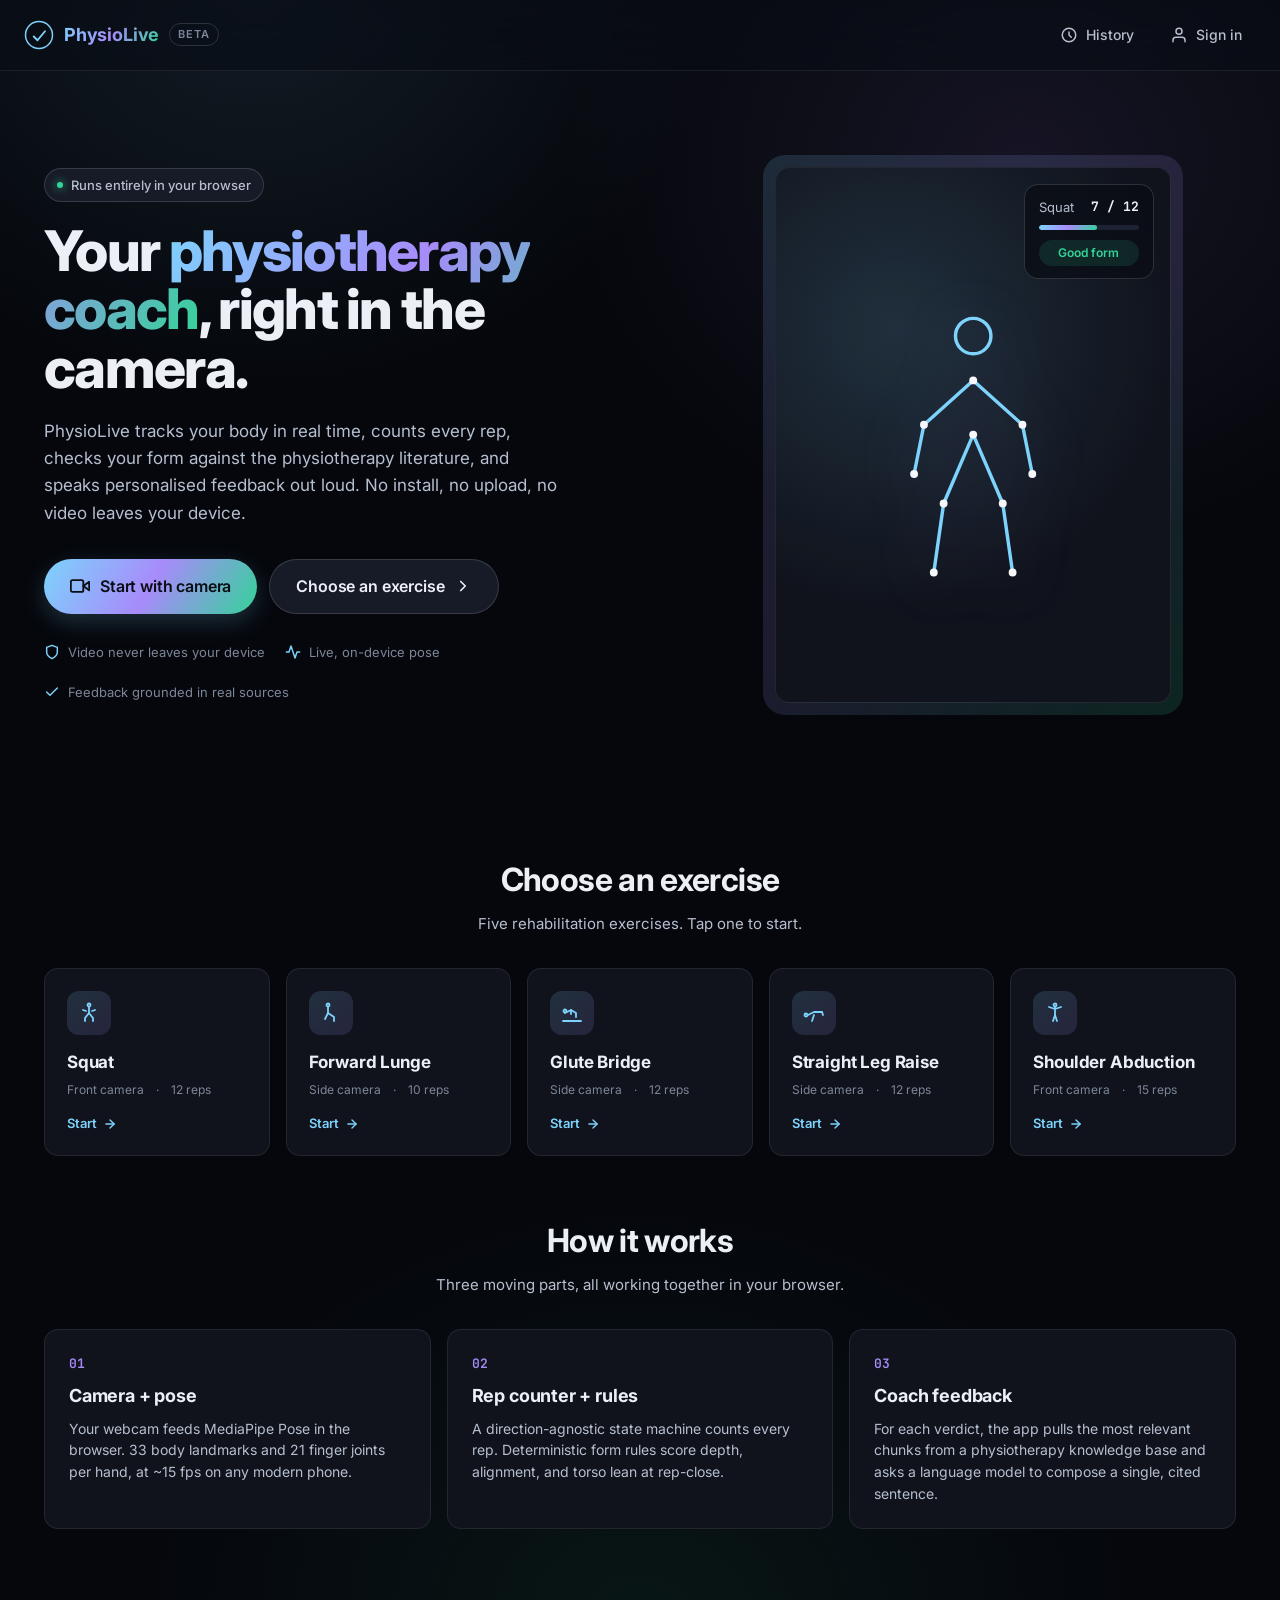
==== commit f6202b4d: "Web app + VM: auth v2, rate limits, camera + coach + TTS fixes Auth   * Sign-in modal is now require" ====
--- a/webapp/index.html
+++ b/webapp/index.html
@@ -190,6 +190,11 @@
             <span id="live-fps">~15 fps</span>
           </div>
         </div>
+        <div class="live-camera-select" id="camera-select-wrap" hidden>
+          <label for="camera-select" class="sr-only">Camera</label>
+          <svg width="16" height="16" viewBox="0 0 24 24" fill="none" stroke="currentColor" stroke-width="2" stroke-linecap="round" stroke-linejoin="round" aria-hidden="true"><path d="M23 19a2 2 0 0 1-2 2H3a2 2 0 0 1-2-2V8a2 2 0 0 1 2-2h4l2-3h6l2 3h4a2 2 0 0 1 2 2z"/><circle cx="12" cy="13" r="4"/></svg>
+          <select id="camera-select" aria-label="Choose camera"></select>
+        </div>
       </div>
 
       <!-- Top-right: HUD -->
@@ -223,6 +228,11 @@
           <div class="coach-banner-body">
             <div class="coach-banner-text" id="coach-text">Tap start on any exercise to begin. Your camera never leaves this device.</div>
             <a class="coach-banner-source" id="coach-source" href="#" target="_blank" rel="noopener" hidden>view source</a>
+          </div>
+          <div class="coach-banner-pending" id="coach-pending" hidden aria-hidden="true">
+            <span class="coach-banner-dot"></span>
+            <span class="coach-banner-dot"></span>
+            <span class="coach-banner-dot"></span>
           </div>
         </div>
         <div class="live-mini">
@@ -313,11 +323,45 @@
 
   <!-- ========================= SIGN-IN MODAL ========================= -->
   <div class="modal" id="signin-modal" hidden>
-    <div class="modal-body">
-      <h2>Sign in</h2>
-      <p>Sign in with Google to sync sessions across devices. Skip to keep everything on this device only.</p>
-      <div id="google-signin-button" class="google-btn-holder"></div>
-      <button class="btn btn--ghost btn--sm" id="signin-skip">Continue as guest</button>
+    <div class="modal-body signin-modal-body">
+      <div class="signin-brand">
+        <svg class="brand-mark" viewBox="0 0 40 40" fill="none" aria-hidden="true">
+          <circle cx="20" cy="20" r="18" stroke="url(#signinStroke)" stroke-width="2"/>
+          <path d="M13 22 L18 27 L28 15" stroke="url(#signinStroke)" stroke-width="2.5" stroke-linecap="round" stroke-linejoin="round"/>
+          <defs>
+            <linearGradient id="signinStroke" x1="0" y1="0" x2="40" y2="40">
+              <stop offset="0" stop-color="#7dd3fc"/>
+              <stop offset="0.5" stop-color="#a78bfa"/>
+              <stop offset="1" stop-color="#34d399"/>
+            </linearGradient>
+          </defs>
+        </svg>
+        <h2>Sign in to PhysioLive</h2>
+      </div>
+      <p class="signin-copy">This coach runs on a small server with a strict monthly budget, so access is invite-only. Sign in with Google (if your address is on the allow list) or paste your invite passphrase.</p>
+
+      <div class="signin-google" id="signin-google" hidden>
+        <div id="google-signin-button" class="google-btn-holder"></div>
+        <div class="signin-sep"><span>or</span></div>
+      </div>
+
+      <form class="signin-form" id="signin-form" autocomplete="off">
+        <label class="signin-field">
+          <span>Display name (optional)</span>
+          <input type="text" id="signin-name" placeholder="What should the coach call you?" maxlength="40">
+        </label>
+        <label class="signin-field">
+          <span>Invite passphrase</span>
+          <input type="password" id="signin-pass" placeholder="Ask the owner" required autocomplete="off">
+        </label>
+        <button class="btn btn--primary btn--lg signin-submit" type="submit" id="signin-submit">
+          <svg width="18" height="18" viewBox="0 0 24 24" fill="none" stroke="currentColor" stroke-width="2.2" stroke-linecap="round" stroke-linejoin="round"><path d="M9 12l2 2 4-4"/><circle cx="12" cy="12" r="10"/></svg>
+          Continue
+        </button>
+        <div class="signin-error" id="signin-error" hidden></div>
+      </form>
+
+      <p class="signin-foot">By continuing you agree not to abuse the shared coach service. Your video never leaves your device; only rep-quality summaries are sent to the coach for feedback.</p>
     </div>
     <div class="modal-backdrop" id="signin-backdrop"></div>
   </div>
--- a/webapp/assets/style.css
+++ b/webapp/assets/style.css
@@ -421,7 +421,19 @@
   min-height: calc(100vh - 74px);
 }
 @media (max-width: 900px) {
-  .live { grid-template-columns: 1fr; }
+  .live { grid-template-columns: 1fr; padding: 12px 12px 20px; }
+  .live-stage { min-height: 260px; }
+}
+/* Portrait phones: the video track is usually landscape, so a
+   portrait container plus object-fit: contain leaves letterbox
+   bars. This overrides aspect-ratio to match the phone's own
+   portrait shape and keeps the whole frame visible without zoom. */
+@media (max-width: 640px) and (orientation: portrait) {
+  .live-stage {
+    aspect-ratio: auto;
+    height: calc(100vh - 200px);
+    min-height: 340px;
+  }
 }
 
 .live-stage {
@@ -429,7 +441,9 @@
   border-radius: var(--radius-lg);
   overflow: hidden;
   background: #000;
-  min-height: 480px;
+  min-height: 320px;
+  /* Actual ratio is set from JS after the video track loads. This is
+     a sensible landscape default while the camera warms up. */
   aspect-ratio: 16 / 9;
   box-shadow: var(--shadow-lg);
 }
@@ -438,9 +452,47 @@
   inset: 0;
   width: 100%;
   height: 100%;
-  object-fit: cover;
+  /* contain keeps the whole frame visible - no more center-crop
+     zoom on portrait mobile. On desktop the container matches the
+     track ratio so contain and cover look identical there. */
+  object-fit: contain;
+  background: #000;
 }
 .live-stage canvas { pointer-events: none; }
+/* Mirror the front camera so 'move phone right' looks like 'move
+   right'. The canvas overlay mirrors with the video so the drawn
+   skeleton stays glued to the body. Rear camera stays unmirrored. */
+.live-stage[data-facing="user"] video,
+.live-stage[data-facing="user"] canvas {
+  transform: scaleX(-1);
+}
+
+.live-camera-select {
+  display: inline-flex;
+  align-items: center;
+  gap: 6px;
+  padding: 6px 10px;
+  border-radius: 999px;
+  background: rgba(10, 13, 20, 0.75);
+  border: 1px solid var(--line-2);
+  color: var(--text-mid);
+  backdrop-filter: blur(10px);
+  font-size: 12px;
+}
+.live-camera-select select {
+  background: transparent;
+  color: var(--text);
+  border: none;
+  outline: none;
+  font-size: 12px;
+  padding-right: 4px;
+  max-width: 160px;
+}
+.live-camera-select select option { color: #000; background: #fff; }
+.sr-only {
+  position: absolute; width: 1px; height: 1px; padding: 0; margin: -1px;
+  overflow: hidden; clip: rect(0,0,0,0); white-space: nowrap; border: 0;
+}
 
 /* Top-left bar */
 .live-topbar {
@@ -643,6 +695,28 @@
   font-weight: 500;
 }
 .coach-banner-source:hover { text-decoration: underline; }
+
+.coach-banner-pending {
+  display: inline-flex;
+  align-items: center;
+  gap: 5px;
+  padding-top: 6px;
+  padding-right: 4px;
+}
+.coach-banner-pending .coach-banner-dot {
+  width: 6px;
+  height: 6px;
+  border-radius: 50%;
+  background: var(--brand-1);
+  opacity: 0.35;
+  animation: coach-dot 1.2s ease-in-out infinite;
+}
+.coach-banner-pending .coach-banner-dot:nth-child(2) { animation-delay: 0.2s; }
+.coach-banner-pending .coach-banner-dot:nth-child(3) { animation-delay: 0.4s; }
+@keyframes coach-dot {
+  0%, 100% { opacity: 0.25; transform: translateY(0); }
+  50%      { opacity: 1;    transform: translateY(-2px); }
+}
 
 .live-mini {
   display: flex;
@@ -987,6 +1061,86 @@
 .modal-body p { margin: 0 0 20px; color: var(--text-mid); font-size: 14px; }
 .google-btn-holder { display: flex; justify-content: center; margin-bottom: 16px; }
 
+/* Sign-in modal (extended layout) */
+.signin-modal-body { max-width: 460px; padding: 28px 28px 22px; }
+.signin-brand {
+  display: flex;
+  align-items: center;
+  gap: 10px;
+  margin-bottom: 6px;
+}
+.signin-brand h2 { margin: 0; font-size: 20px; }
+.signin-copy {
+  margin: 0 0 18px !important;
+  font-size: 13.5px;
+  line-height: 1.55;
+  color: var(--text-mid);
+}
+.signin-google { margin-bottom: 12px; }
+.signin-sep {
+  position: relative;
+  text-align: center;
+  color: var(--text-dim);
+  font-size: 11px;
+  letter-spacing: 0.12em;
+  text-transform: uppercase;
+  margin: 12px 0;
+}
+.signin-sep::before, .signin-sep::after {
+  content: "";
+  position: absolute;
+  top: 50%;
+  width: calc(50% - 18px);
+  border-top: 1px solid var(--line);
+}
+.signin-sep::before { left: 0; }
+.signin-sep::after { right: 0; }
+.signin-sep span { background: var(--bg-2); padding: 0 8px; }
+
+.signin-form { display: flex; flex-direction: column; gap: 12px; }
+.signin-field { display: flex; flex-direction: column; gap: 5px; }
+.signin-field span {
+  font-size: 12px;
+  color: var(--text-dim);
+  font-weight: 600;
+  letter-spacing: 0.03em;
+}
+.signin-field input {
+  padding: 11px 14px;
+  border-radius: 12px;
+  background: var(--bg-3);
+  border: 1px solid var(--line-2);
+  color: var(--text);
+  font-size: 14.5px;
+  outline: none;
+  transition: border-color 0.15s ease, background 0.15s ease;
+}
+.signin-field input::placeholder { color: var(--text-fade); }
+.signin-field input:focus {
+  border-color: var(--brand-2);
+  background: var(--bg-4);
+}
+.signin-submit {
+  margin-top: 6px;
+  justify-content: center;
+  width: 100%;
+}
+.signin-error {
+  padding: 10px 12px;
+  background: var(--bad-soft);
+  border: 1px solid rgba(248, 113, 113, 0.35);
+  border-radius: 10px;
+  color: var(--bad);
+  font-size: 13px;
+  margin-top: 4px;
+}
+.signin-foot {
+  margin: 18px 0 0 !important;
+  font-size: 11.5px !important;
+  color: var(--text-dim);
+  line-height: 1.5;
+}
+
 /* ============================================================ TOAST */
 .toast {
   position: fixed;
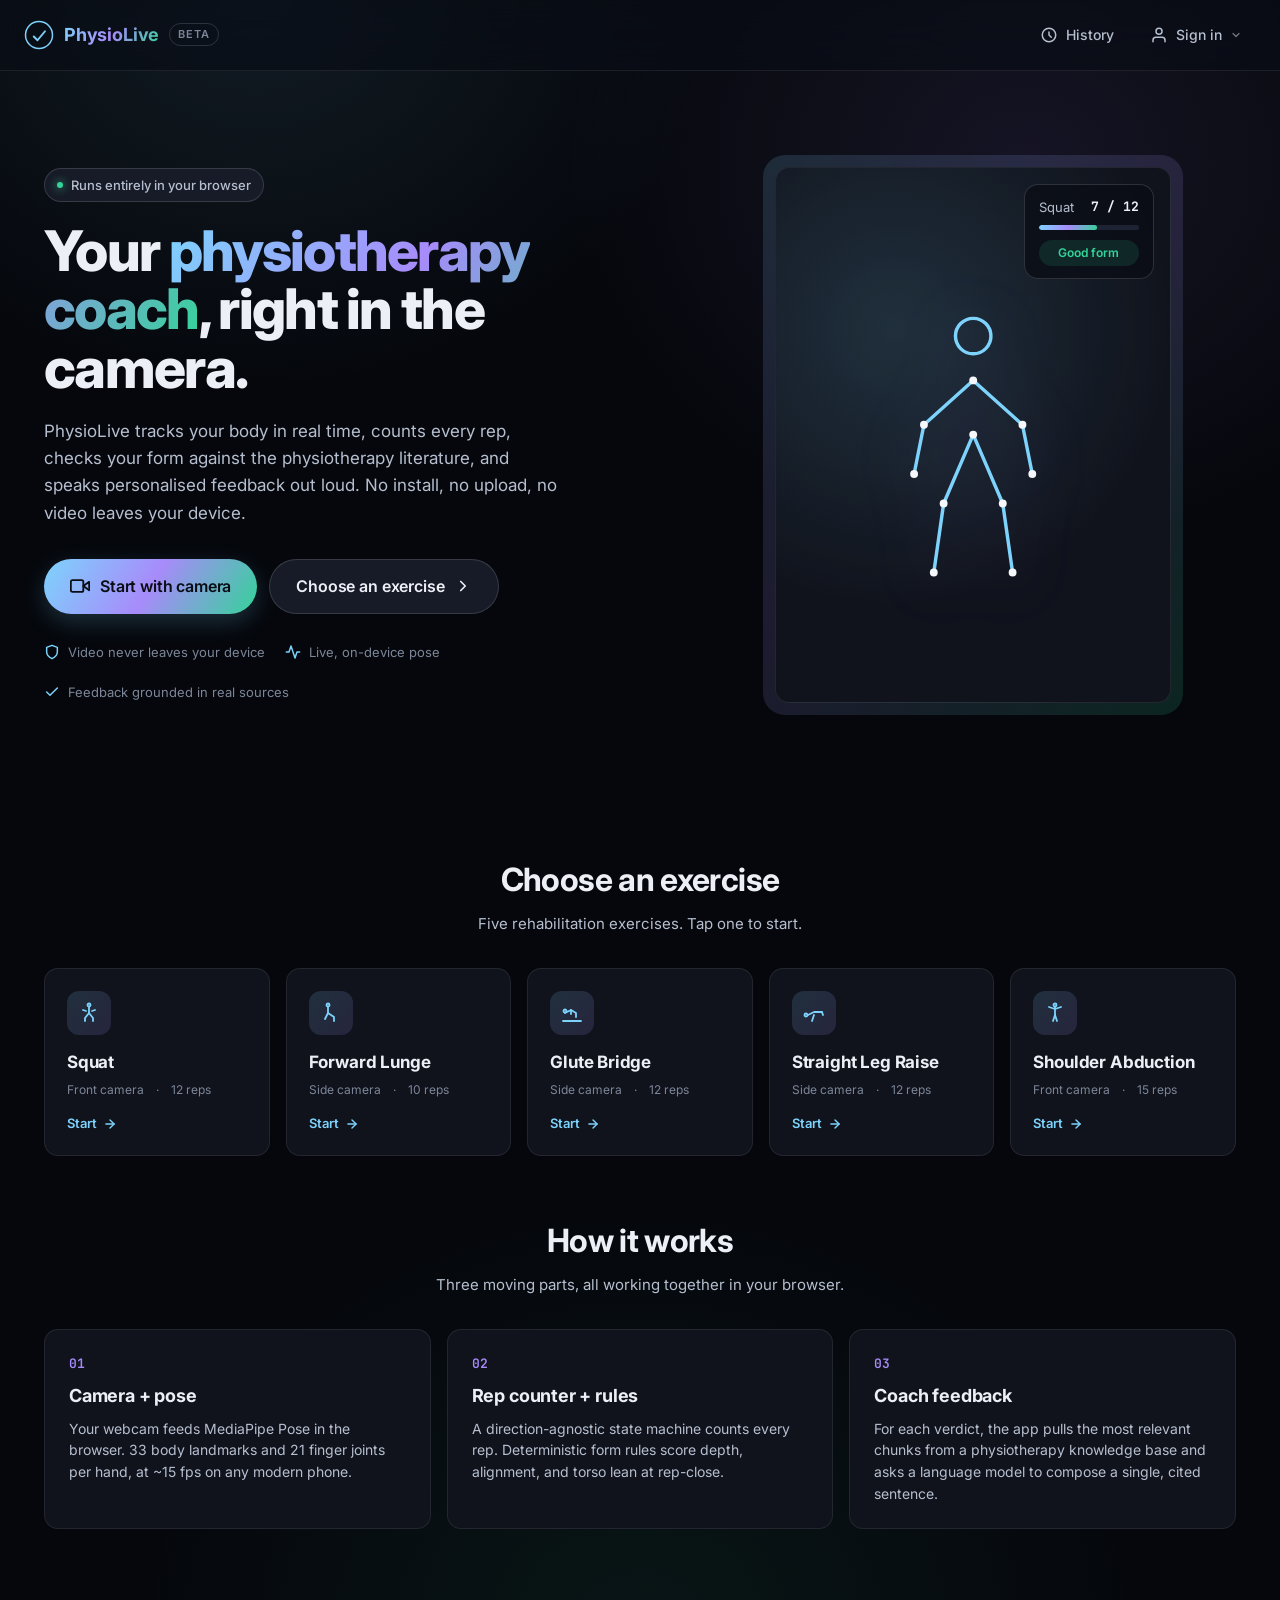
==== commit 05f3b2d8: "Web app: iOS camera ladder, hand landmarks, framing hint, sign-out popover, favicon iOS mobile camer" ====
--- a/webapp/index.html
+++ b/webapp/index.html
@@ -6,6 +6,13 @@
   <meta name="theme-color" content="#0a0d14">
   <meta name="description" content="Real-time physiotherapy coach that runs in your browser. Camera and pose stay on your device.">
   <title>PhysioLive - AI physiotherapy coach</title>
+  <link rel="icon" type="image/svg+xml" href="favicon.svg">
+  <link rel="mask-icon" href="favicon.svg" color="#a78bfa">
+  <link rel="apple-touch-icon" href="apple-touch-icon.svg">
+  <link rel="manifest" href="manifest.webmanifest">
+  <meta name="apple-mobile-web-app-capable" content="yes">
+  <meta name="apple-mobile-web-app-status-bar-style" content="black-translucent">
+  <meta name="apple-mobile-web-app-title" content="PhysioLive">
   <link rel="preconnect" href="https://fonts.googleapis.com">
   <link rel="preconnect" href="https://fonts.gstatic.com" crossorigin>
   <link href="https://fonts.googleapis.com/css2?family=Inter:wght@400;500;600;700;800&family=JetBrains+Mono:wght@400;500&display=swap" rel="stylesheet">
@@ -35,10 +42,23 @@
         <svg width="18" height="18" viewBox="0 0 24 24" fill="none" stroke="currentColor" stroke-width="2" stroke-linecap="round" stroke-linejoin="round"><path d="M12 8v4l3 3"/><circle cx="12" cy="12" r="9"/></svg>
         <span>History</span>
       </button>
-      <button class="nav-btn nav-btn--ghost" id="nav-signin" title="Sign in with Google">
-        <svg width="18" height="18" viewBox="0 0 24 24" fill="none" stroke="currentColor" stroke-width="2" stroke-linecap="round" stroke-linejoin="round"><path d="M20 21v-2a4 4 0 0 0-4-4H8a4 4 0 0 0-4 4v2"/><circle cx="12" cy="7" r="4"/></svg>
-        <span id="signin-label">Sign in</span>
-      </button>
+      <div class="user-menu-wrap">
+        <button class="nav-btn nav-btn--ghost" id="nav-signin" title="Account">
+          <svg width="18" height="18" viewBox="0 0 24 24" fill="none" stroke="currentColor" stroke-width="2" stroke-linecap="round" stroke-linejoin="round"><path d="M20 21v-2a4 4 0 0 0-4-4H8a4 4 0 0 0-4 4v2"/><circle cx="12" cy="7" r="4"/></svg>
+          <span id="signin-label">Sign in</span>
+          <svg class="user-menu-caret" width="12" height="12" viewBox="0 0 24 24" fill="none" stroke="currentColor" stroke-width="2.4" stroke-linecap="round" stroke-linejoin="round" aria-hidden="true"><path d="M6 9l6 6 6-6"/></svg>
+        </button>
+        <div class="user-menu" id="user-menu" hidden role="menu">
+          <div class="user-menu-head">
+            <div class="user-menu-label">Signed in as</div>
+            <div class="user-menu-name" id="user-menu-name">-</div>
+          </div>
+          <button class="user-menu-signout" id="user-menu-signout" type="button">
+            <svg width="16" height="16" viewBox="0 0 24 24" fill="none" stroke="currentColor" stroke-width="2.2" stroke-linecap="round" stroke-linejoin="round"><path d="M9 21H5a2 2 0 0 1-2-2V5a2 2 0 0 1 2-2h4"/><path d="M16 17l5-5-5-5"/><path d="M21 12H9"/></svg>
+            Sign out
+          </button>
+        </div>
+      </div>
     </nav>
   </header>
 
--- a/webapp/assets/style.css
+++ b/webapp/assets/style.css
@@ -129,6 +129,63 @@
 }
 .nav-btn:hover { color: var(--text); background: var(--bg-3); }
 .nav-btn--ghost { background: transparent; }
+
+/* Account popover (Signed in as ... + Sign out). Toggled by app.js. */
+.user-menu-wrap { position: relative; }
+.user-menu-caret { opacity: 0.6; transition: transform 0.15s ease; }
+.user-menu-wrap[data-open="true"] .user-menu-caret {
+  transform: rotate(180deg);
+}
+.user-menu {
+  position: absolute;
+  top: calc(100% + 8px);
+  right: 0;
+  min-width: 220px;
+  background: var(--bg-2);
+  border: 1px solid var(--line-2);
+  border-radius: var(--radius);
+  box-shadow: var(--shadow-md);
+  padding: 12px;
+  z-index: 50;
+  animation: userMenuIn 0.15s ease;
+}
+@keyframes userMenuIn {
+  from { opacity: 0; transform: translateY(-4px); }
+  to   { opacity: 1; transform: translateY(0); }
+}
+.user-menu-head {
+  padding: 6px 8px 10px;
+  border-bottom: 1px solid var(--line);
+  margin-bottom: 8px;
+}
+.user-menu-label {
+  font-size: 11px;
+  font-weight: 600;
+  color: var(--text-dim);
+  letter-spacing: 0.06em;
+  text-transform: uppercase;
+}
+.user-menu-name {
+  font-size: 14px;
+  font-weight: 600;
+  color: var(--text);
+  margin-top: 2px;
+  word-break: break-all;
+}
+.user-menu-signout {
+  display: flex;
+  align-items: center;
+  gap: 8px;
+  width: 100%;
+  padding: 10px 12px;
+  border-radius: 10px;
+  background: transparent;
+  color: var(--bad);
+  font-size: 14px;
+  font-weight: 600;
+  text-align: left;
+}
+.user-menu-signout:hover { background: var(--bad-soft); }
 
 /* ============================================================ BUTTONS */
 .btn {
@@ -456,9 +513,11 @@
      zoom on portrait mobile. On desktop the container matches the
      track ratio so contain and cover look identical there. */
   object-fit: contain;
-  background: #000;
-}
-.live-stage canvas { pointer-events: none; }
+}
+/* Only the video paints black behind its letterbox area; the canvas
+   MUST stay transparent so the video underneath shows through. */
+.live-stage video { background: #000; }
+.live-stage canvas { background: transparent; pointer-events: none; }
 /* Mirror the front camera so 'move phone right' looks like 'move
    right'. The canvas overlay mirrors with the video so the drawn
    skeleton stays glued to the body. Rear camera stays unmirrored. */
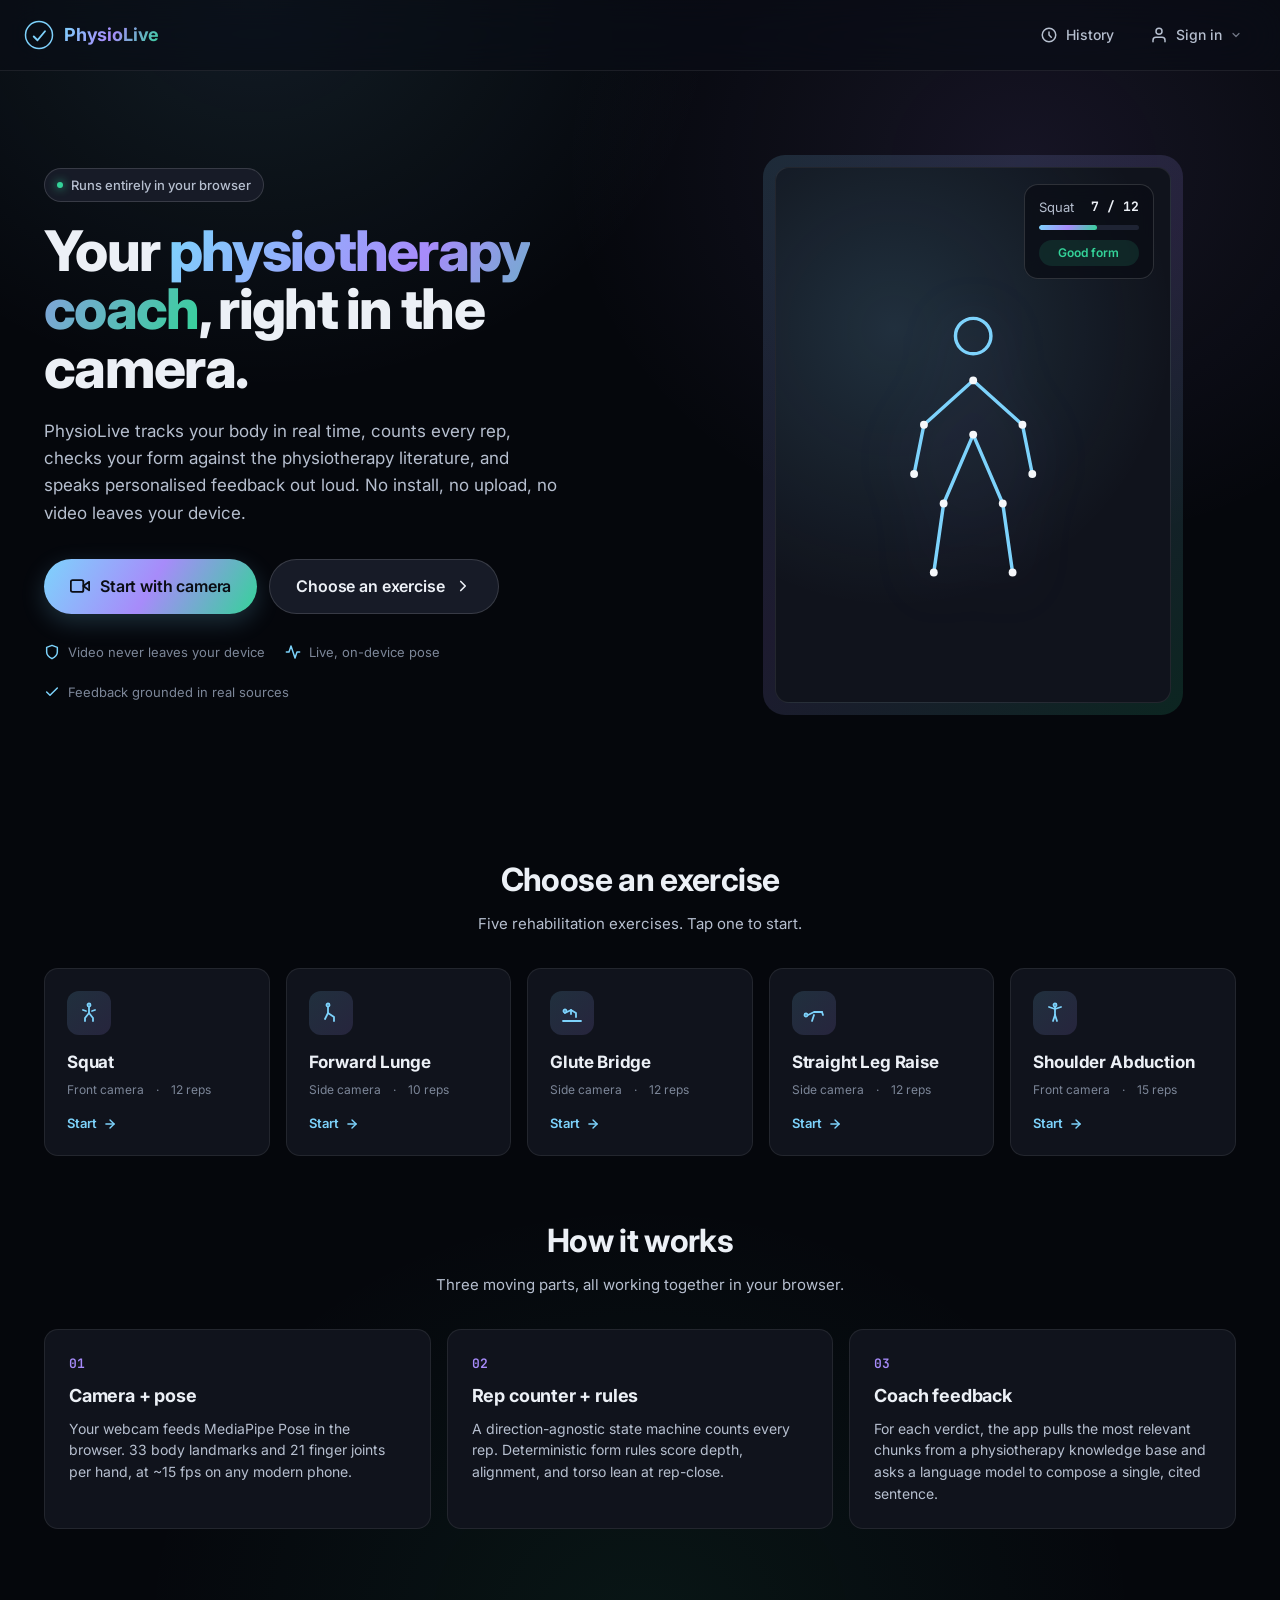
==== commit b19ccdbe: "Web app: drop iOS Safari black-video trigger, add on-screen diagnostics Root cause of the iPhone bla" ====
--- a/webapp/index.html
+++ b/webapp/index.html
@@ -35,7 +35,6 @@
         </defs>
       </svg>
       <span class="brand-text">PhysioLive</span>
-      <span class="brand-tag">beta</span>
     </div>
     <nav class="nav-actions">
       <button class="nav-btn nav-btn--ghost" id="nav-history" title="Session history">
@@ -193,7 +192,7 @@
   <!-- ========================= LIVE ========================= -->
   <main class="live" id="view-live" hidden>
     <div class="live-stage">
-      <video id="cam" playsinline autoplay muted></video>
+      <video id="cam" playsinline webkit-playsinline="true" autoplay muted disablePictureInPicture disableRemotePlayback></video>
       <canvas id="overlay"></canvas>
 
       <!-- Top-left: exercise + stop -->
@@ -274,6 +273,14 @@
       <div class="live-loading" id="live-loading">
         <div class="loading-spinner"></div>
         <div class="loading-text">Warming up the pose engine...</div>
+      </div>
+
+      <div class="cam-debug" id="cam-debug" hidden>
+        <div class="cam-debug-head">
+          <span>Camera diagnostics</span>
+          <button class="cam-debug-close" id="cam-debug-close" aria-label="Hide">&times;</button>
+        </div>
+        <div class="cam-debug-rows" id="cam-debug-rows"></div>
       </div>
     </div>
 
--- a/webapp/assets/style.css
+++ b/webapp/assets/style.css
@@ -495,36 +495,91 @@
 
 .live-stage {
   position: relative;
-  border-radius: var(--radius-lg);
-  overflow: hidden;
   background: #000;
   min-height: 320px;
   /* Actual ratio is set from JS after the video track loads. This is
      a sensible landscape default while the camera warms up. */
   aspect-ratio: 16 / 9;
   box-shadow: var(--shadow-lg);
+  /* NO border-radius / overflow: hidden here - the combination with
+     a child <video> is the specific iOS Safari 17+ trigger that
+     produces black frames even when the MediaStream is flowing. We
+     clip the video and canvas individually instead. */
 }
 .live-stage video, .live-stage canvas {
   position: absolute;
   inset: 0;
   width: 100%;
   height: 100%;
-  /* contain keeps the whole frame visible - no more center-crop
-     zoom on portrait mobile. On desktop the container matches the
-     track ratio so contain and cover look identical there. */
-  object-fit: contain;
-}
-/* Only the video paints black behind its letterbox area; the canvas
-   MUST stay transparent so the video underneath shows through. */
+  border-radius: var(--radius-lg);
+  /* cover fills the container without letterboxing. The container
+     aspect-ratio is set from JS to match the track dimensions, so
+     cover shows the entire frame with no crop when the ratios line
+     up. Cover renders reliably on iOS Safari; contain does not. */
+  object-fit: cover;
+  display: block;
+}
 .live-stage video { background: #000; }
 .live-stage canvas { background: transparent; pointer-events: none; }
 /* Mirror the front camera so 'move phone right' looks like 'move
-   right'. The canvas overlay mirrors with the video so the drawn
-   skeleton stays glued to the body. Rear camera stays unmirrored. */
+   right'. Both the video and its overlay canvas mirror together so
+   the skeleton stays glued to the body. Rear camera stays as-is. */
 .live-stage[data-facing="user"] video,
 .live-stage[data-facing="user"] canvas {
   transform: scaleX(-1);
 }
+
+/* Camera diagnostics overlay - only visible when the debug panel is
+   opened (auto-opens when the camera fails to render for 3s). */
+.cam-debug {
+  position: absolute;
+  top: 16px;
+  right: 16px;
+  z-index: 5;
+  min-width: 240px;
+  max-width: 320px;
+  padding: 10px 12px;
+  background: rgba(10, 13, 20, 0.9);
+  border: 1px solid var(--bad);
+  border-radius: 10px;
+  color: var(--text);
+  font-family: var(--font-mono);
+  font-size: 11px;
+  line-height: 1.5;
+  box-shadow: var(--shadow-md);
+  backdrop-filter: blur(10px);
+}
+.cam-debug-head {
+  display: flex;
+  align-items: center;
+  justify-content: space-between;
+  gap: 8px;
+  font-family: var(--font);
+  font-size: 12px;
+  font-weight: 600;
+  color: var(--bad);
+  border-bottom: 1px solid var(--line);
+  padding-bottom: 6px;
+  margin-bottom: 6px;
+  letter-spacing: 0.02em;
+}
+.cam-debug-close {
+  background: transparent;
+  color: var(--text-mid);
+  font-size: 18px;
+  line-height: 1;
+  padding: 0 4px;
+}
+.cam-debug-close:hover { color: var(--text); }
+.cam-debug-row {
+  display: flex;
+  justify-content: space-between;
+  gap: 12px;
+}
+.cam-debug-row-key { color: var(--text-dim); }
+.cam-debug-row-val { color: var(--text); word-break: break-all; text-align: right; }
+.cam-debug-row-val.ok { color: var(--good); }
+.cam-debug-row-val.bad { color: var(--bad); }
 
 .live-camera-select {
   display: inline-flex;
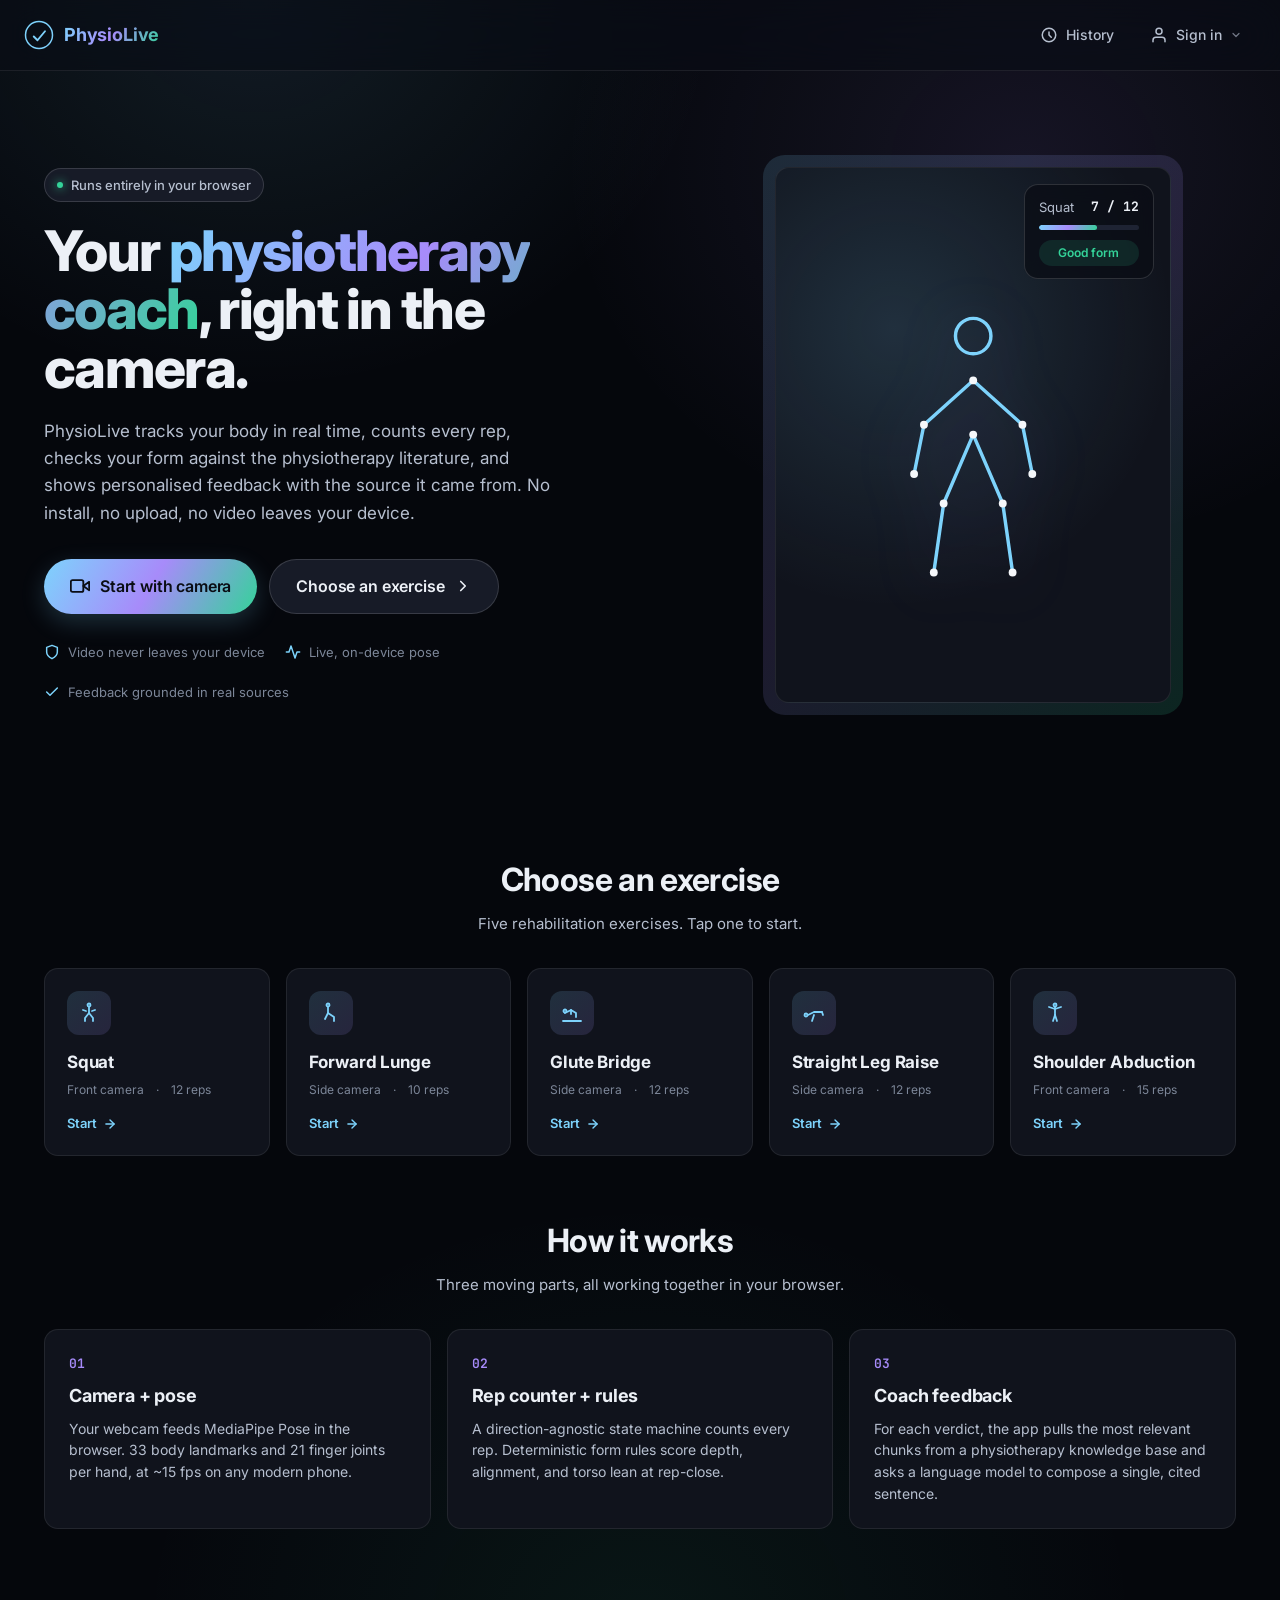
==== commit 5cf48cea: "Local Llama 3.2 1B fallback for Groq + remove every sound feature Local LLM fallback (VM)   * coach_" ====
--- a/webapp/index.html
+++ b/webapp/index.html
@@ -75,9 +75,9 @@
         </h1>
         <p class="hero-sub">
           PhysioLive tracks your body in real time, counts every rep, checks
-          your form against the physiotherapy literature, and speaks
-          personalised feedback out loud. No install, no upload, no video
-          leaves your device.
+          your form against the physiotherapy literature, and shows
+          personalised feedback with the source it came from. No install,
+          no upload, no video leaves your device.
         </p>
         <div class="hero-cta">
           <button class="btn btn--primary btn--lg" id="start-btn">
@@ -238,6 +238,15 @@
         </div>
       </div>
 
+      <!-- Depth indicator: live during-rep depth % under the HUD. -->
+      <div class="hud-depth">
+        <div class="hud-depth-label">Depth</div>
+        <div class="hud-depth-bar">
+          <div class="hud-depth-fill" id="depth-fill" data-state=""></div>
+        </div>
+        <div class="hud-depth-pct" id="depth-pct">0%</div>
+      </div>
+
       <!-- Bottom: coach message + tiny stats row -->
       <div class="live-bottom">
         <div class="coach-banner" id="coach-banner" data-level="idle">
@@ -310,6 +319,10 @@
             Do another
           </button>
           <button class="btn btn--ghost" id="summary-home">Back to menu</button>
+          <button class="btn btn--ghost" id="summary-send-report" data-state="">
+            <svg width="18" height="18" viewBox="0 0 24 24" fill="none" stroke="currentColor" stroke-width="2.2" stroke-linecap="round" stroke-linejoin="round"><path d="M4 4h16c1.1 0 2 .9 2 2v12c0 1.1-.9 2-2 2H4c-1.1 0-2-.9-2-2V6c0-1.1.9-2 2-2z"/><path d="M22 6l-10 7L2 6"/></svg>
+            Email today's summary
+          </button>
         </div>
       </div>
       <div class="summary-hero-chart" id="summary-chart-wrap">
--- a/webapp/assets/style.css
+++ b/webapp/assets/style.css
@@ -717,6 +717,17 @@
 .hud-ring[data-level="good"] .ring-fill { stroke: #34d399; filter: drop-shadow(0 0 6px rgba(52,211,153,0.5)); }
 .hud-ring[data-level="warn"] .ring-fill { stroke: #fbbf24; filter: drop-shadow(0 0 6px rgba(251,191,36,0.5)); }
 .hud-ring[data-level="bad"]  .ring-fill { stroke: #f87171; filter: drop-shadow(0 0 6px rgba(248,113,113,0.5)); }
+/* Mid-rep form warning: pulses the ring red while a bad-form metric
+   is active, without waiting for rep-close. */
+.hud-ring[data-form-warn="true"] .ring-fill {
+  stroke: #f87171 !important;
+  filter: drop-shadow(0 0 8px rgba(248, 113, 113, 0.7)) !important;
+  animation: ring-warn-pulse 0.6s ease-in-out infinite;
+}
+@keyframes ring-warn-pulse {
+  0%, 100% { opacity: 1; }
+  50%      { opacity: 0.55; }
+}
 .hud-ring-center {
   position: absolute;
   inset: 0;
@@ -737,6 +748,70 @@
   font-size: 10px;
   color: var(--text-dim);
   margin-top: 2px;
+}
+
+/* Live depth indicator */
+.hud-depth {
+  position: absolute;
+  top: 116px;
+  right: 16px;
+  z-index: 3;
+  display: flex;
+  align-items: center;
+  gap: 8px;
+  padding: 8px 12px;
+  background: rgba(10, 13, 20, 0.82);
+  border: 1px solid var(--line-2);
+  border-radius: 999px;
+  backdrop-filter: blur(10px);
+}
+.hud-depth-label {
+  font-family: var(--font);
+  font-size: 11px;
+  font-weight: 600;
+  color: var(--text-dim);
+  letter-spacing: 0.06em;
+  text-transform: uppercase;
+}
+.hud-depth-bar {
+  width: 120px;
+  height: 6px;
+  background: rgba(255, 255, 255, 0.08);
+  border-radius: 999px;
+  overflow: hidden;
+  position: relative;
+}
+.hud-depth-fill {
+  height: 100%;
+  width: 0%;
+  background: var(--brand-1);
+  border-radius: 999px;
+  transition: width 0.15s ease, background 0.2s ease, box-shadow 0.2s ease;
+}
+.hud-depth-fill[data-state="close"] {
+  background: var(--warn);
+}
+.hud-depth-fill[data-state="hit"] {
+  background: var(--good);
+  box-shadow: 0 0 10px rgba(52, 211, 153, 0.6);
+}
+.hud-depth-pct {
+  font-family: var(--font-mono);
+  font-size: 12px;
+  font-weight: 700;
+  color: var(--text);
+  min-width: 40px;
+  text-align: right;
+}
+@media (max-width: 640px) {
+  .hud-depth {
+    top: auto;
+    bottom: 148px;
+    left: 16px;
+    right: 16px;
+    justify-content: space-between;
+  }
+  .hud-depth-bar { flex: 1; margin: 0 8px; }
 }
 
 /* Bottom bar */
